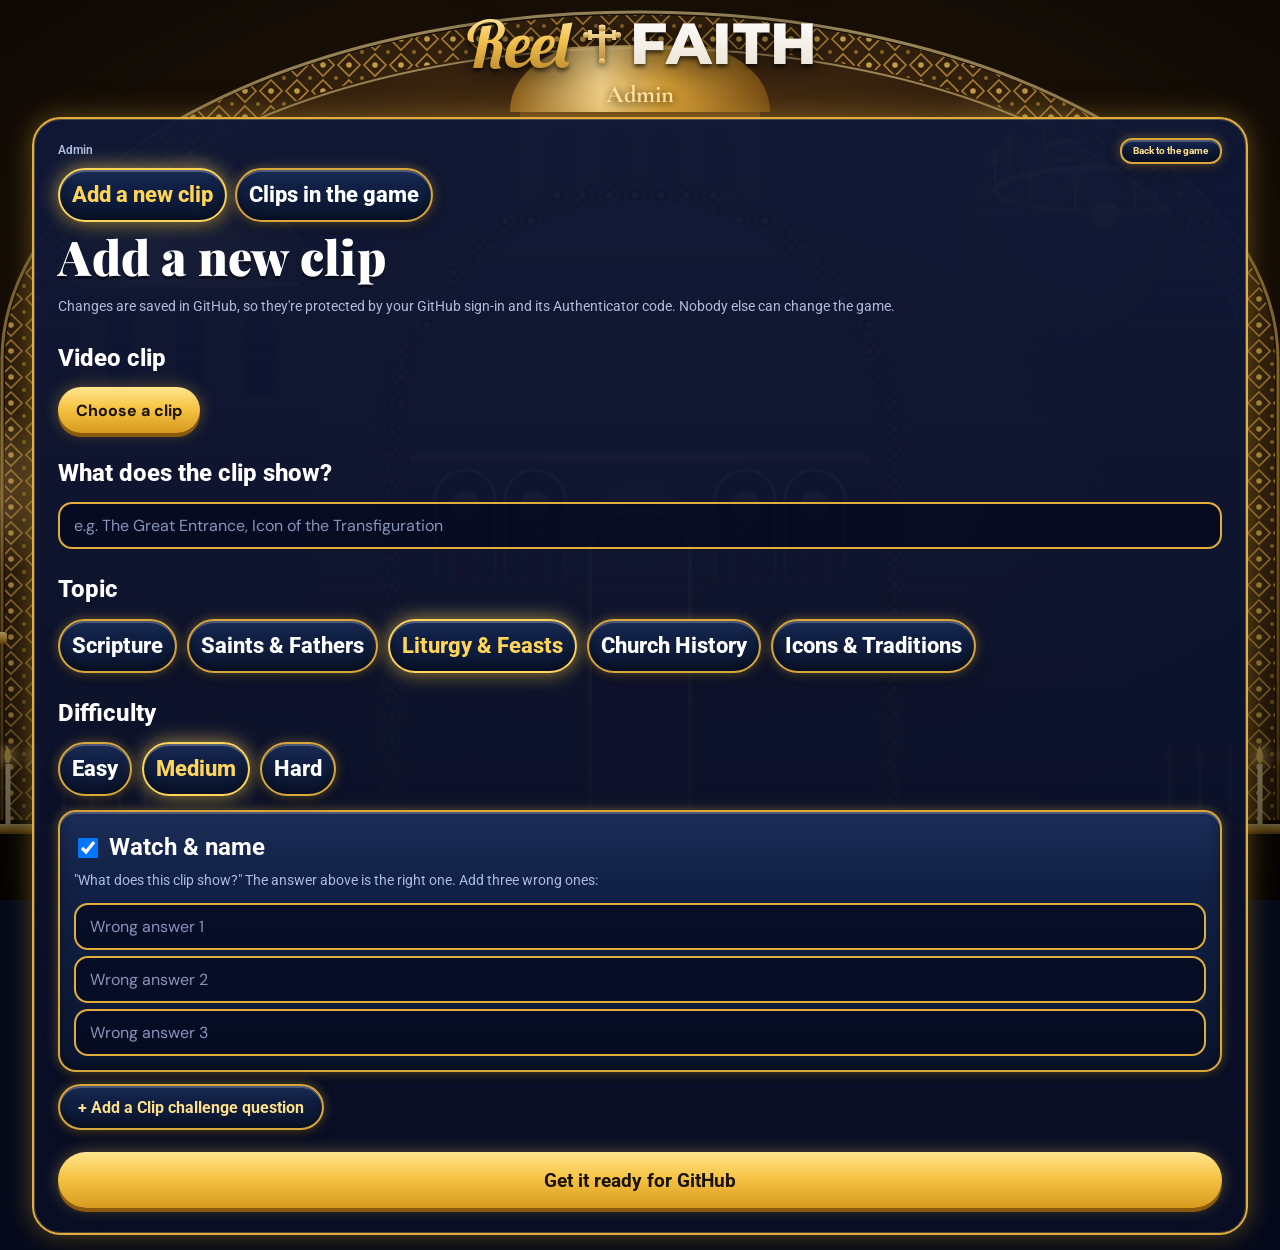
==== admin.html @ ae09ebfe "Reel Faith: Greek Orthodox trivia on the Reel Smart engine Built from the Reel Smart codebase (TV ho" ====
<!DOCTYPE html>
<html lang="en">
<head>
<meta charset="utf-8">
<meta name="viewport" content="width=device-width, initial-scale=1">
<meta name="robots" content="noindex">
<title>Reel Faith · Admin</title>
<link rel="preconnect" href="https://fonts.googleapis.com">
<link href="https://fonts.googleapis.com/css2?family=Lobster&family=Russo+One&family=Playfair+Display:wght@800;900&family=DM+Sans:wght@400;600;800&family=Roboto:wght@400;500;700;900&family=Montserrat:wght@600;700;800&family=Cormorant+Garamond:wght@600;700&display=swap" rel="stylesheet">
<style>.lg-words,.lg-art,.bg-wide{display:none}</style>
<link rel="stylesheet" href="css/style.css?v=1795660000">
</head>
<body>
<div class="bg photo faithbg" aria-hidden="true"></div>
<div class="wrap">
 <header class="marquee"><div class="bulbs" id="bulbs"></div>
  <h1 class="logo" aria-label="Reel Faith"><span class="lg-reel">Reel</span><svg class="lg-cross" viewBox="0 0 40 40" aria-hidden="true"><defs><linearGradient id="cg" x1="0" y1="0" x2="0" y2="1"><stop offset="0" stop-color="#ffe9a8"/><stop offset="1" stop-color="#b8862b"/></linearGradient></defs><path d="M17 1h6v9h7V6h4v10h-4v-2h-7v25h-6V14h-7v2H6V6h4v4h7z" fill="url(#cg)"/><circle cx="20" cy="4" r="3.5" fill="url(#cg)"/><circle cx="20" cy="37" r="3" fill="url(#cg)"/><circle cx="4" cy="11" r="3" fill="url(#cg)"/><circle cx="36" cy="11" r="3" fill="url(#cg)"/></svg><span class="lg-faith">FAITH</span></h1>
  <p>Admin</p></header>
 <section class="stage">
  <div class="meta"><span>Admin</span><a class="ghost exit btnlink" href="./">Back to the game</a></div>
  <div class="tabs" id="tabPick">
   <button type="button" class="pill" data-v="add" aria-pressed="true">Add a new clip</button>
   <button type="button" class="pill" data-v="have" aria-pressed="false">Clips in the game</button>
  </div>

  <div id="tab-add">
   <h2>Add a new clip</h2>
   <p class="lockmsg">Changes are saved in GitHub, so they're protected by your GitHub sign-in and its Authenticator code. Nobody else can change the game.</p>
   <label>Video clip</label>
   <div class="row"><label class="up" style="margin:0">Choose a clip<input type="file" accept="video/*" id="aFile"></label><span id="aFileName" class="status" style="margin:0"></span></div>
   <video id="aPrev" controls playsinline class="hide" style="width:100%;max-height:260px;background:#000;border-radius:10px;margin-top:10px"></video>
   <label for="aTitle">What does the clip show?</label>
   <input type="text" id="aTitle" maxlength="80" placeholder="e.g. The Great Entrance, Icon of the Transfiguration" style="width:100%">
   <label>Topic</label>
   <div class="row" id="aKind"><button type="button" class="pill" data-v="scripture" aria-pressed="false">Scripture</button><button type="button" class="pill" data-v="saints" aria-pressed="false">Saints &amp; Fathers</button><button type="button" class="pill" data-v="liturgy" aria-pressed="true">Liturgy &amp; Feasts</button><button type="button" class="pill" data-v="history" aria-pressed="false">Church History</button><button type="button" class="pill" data-v="icons" aria-pressed="false">Icons &amp; Traditions</button></div>
   <label>Difficulty</label>
   <div class="row" id="aLevel"><button type="button" class="pill" data-v="easy" aria-pressed="false">Easy</button><button type="button" class="pill" data-v="medium" aria-pressed="true">Medium</button><button type="button" class="pill" data-v="hard" aria-pressed="false">Hard</button></div>
   <div class="rcard"><label class="check" style="margin:0"><input type="checkbox" id="aScene" checked><b>Watch &amp; name</b></label>
    <div id="sceneFields"><div class="status" style="margin:0 0 6px">"What does this clip show?" The answer above is the right one. Add three wrong ones:</div>
    <input type="text" id="dis0" maxlength="80" placeholder="Wrong answer 1"><input type="text" id="dis1" maxlength="80" placeholder="Wrong answer 2"><input type="text" id="dis2" maxlength="80" placeholder="Wrong answer 3"></div></div>
   <div id="hardCards"></div>
   <button class="ghost" id="addHard" style="margin-top:12px">+ Add a Clip challenge question</button>
   <button class="start" id="build">Get it ready for GitHub</button>
   <p class="status" id="aStatus" aria-live="polite"></p>

   <div id="steps" class="hide">
    <h3>Three steps to publish it</h3>
    <div class="rcard"><h4>1. Upload the clip</h4>
     <p style="margin:0 0 8px">Name the file <b class="secret" id="fname"></b> and drop it into the <b>clips</b> folder on GitHub.</p>
     <a class="btnlink up" id="upLink" target="_blank" rel="noopener">Open the clips upload page</a></div>
    <div class="rcard"><h4>2. Add the questions</h4>
     <p style="margin:0 0 8px">Copy this and open <b>data/custom.json</b>. If the file is just <code>[]</code>, put this between the brackets. Otherwise type a comma after the last <code>}</code> and paste this before the final <code>]</code>.</p>
     <pre class="secret" id="json" style="white-space:pre-wrap;max-height:260px;overflow:auto"></pre>
     <div class="row"><button id="copy">Copy</button><a class="btnlink up ghost" id="editLink" target="_blank" rel="noopener">Open custom.json to edit</a></div></div>
    <div class="rcard"><h4>3. Commit</h4><p style="margin:0">Click <b>Commit changes</b> on GitHub. The site updates in about a minute.</p></div>
   </div>
  </div>

  <div id="tab-have" class="hide">
   <h2>Clips in the game</h2>
   <p>Built-in questions with a clip attached, plus clips you've added. To attach a clip to another built-in question, upload it to <b>clips</b> and add a line to <b>data/clips.json</b> (or just send it to Claude).</p>
   <div id="haveList" class="alist"><p class="note">Loading…</p></div>
  </div>
 </section>
</div>
<script type="module" src="js/admin.js?v=1795472675"></script>
</body>
</html>
---- css/style.css ----
/* VOICE: party night at an old movie palace, loud but tidy
   IDEA: a cinema marquee + admission ticket; each question is a ticket stub
   PICTURE: lit marquee header, faint Hollywood-hills premiere night behind
   COLOUR and TYPE: navy, steel blue, marquee gold; Limelight + DM Sans
   LAYOUT: phone = one column; TV (16:9) = marquee strip, stage left, scoreboard right */
:root{color-scheme:light dark;
 --bg:light-dark(#22374f,#142233);--bg2:light-dark(#1b2d42,#0e1a28);
 --ink:#fff;--gold:#f2c14e;--gold2:#a8801f;--card:#a9bfd6;
 --cink:#0d1b2c;--muted:#263f5c;--line:#86a2bf;
 --ok:#2fbf71;--bad:#e5484d;
 --LA:#f2c14e;--LB:#5fa8e8;--LC:#ef7b6b;--LD:#5cc9a0}
:root[data-theme=light]{color-scheme:light}:root[data-theme=dark]{color-scheme:dark}
*{box-sizing:border-box;min-width:0}
body{margin:0;min-height:100vh;color:var(--ink);font:16px/1.55 "DM Sans",system-ui,sans-serif;overflow-x:clip;
 background:repeating-linear-gradient(90deg,var(--bg) 0 38px,var(--bg2) 38px 44px,var(--bg) 44px 82px)}
.bg{position:fixed;inset:0;z-index:0;pointer-events:none;opacity:.5}
.bg svg{width:100%;height:100%;display:block}
.beams polygon{transform-box:fill-box;transform-origin:50% 100%;animation:sweep 9s ease-in-out infinite alternate}
.beams .b2{animation-duration:11s;animation-direction:alternate-reverse}.beams .b3{animation-duration:13s}
@keyframes sweep{from{transform:rotate(-7deg)}to{transform:rotate(7deg)}}
.wrap{position:relative;z-index:1;max-width:900px;margin:0 auto;padding:clamp(16px,3vw,36px) max(4vw,14px) 48px}
.marquee{position:relative;background:linear-gradient(#1f3a5c,#0b1a2d);border:6px solid var(--gold2);border-radius:18px;
 padding:26px 20px 22px;text-align:center;box-shadow:0 14px 0 rgba(0,0,0,.25),inset 0 0 0 3px #000}
.bulbs{position:absolute;inset:6px;pointer-events:none}
.bulbs i{position:absolute;width:10px;height:10px;border-radius:50%;background:#ffe9a8;box-shadow:0 0 8px 2px #ffcf4a;opacity:.35;animation:chase 1.2s infinite}
@keyframes chase{0%,40%{opacity:1}60%,100%{opacity:.3}}
.marquee h1{font:400 clamp(36px,8vw,64px)/1.05 Limelight,serif;margin:0;color:var(--gold);text-shadow:0 0 18px rgba(245,197,66,.55),0 3px 0 #6a4a08;text-wrap:balance}
.marquee p{margin:6px 0 0;color:#cfe3f7;font-weight:600}
.stage{margin-top:22px;background:var(--card);color:var(--cink);border-radius:16px;padding:clamp(18px,3.5vw,34px);box-shadow:0 18px 40px rgba(0,0,0,.35);position:relative}
.stage::before,.stage::after{content:"";position:absolute;top:60px;width:26px;height:26px;border-radius:50%;background:var(--bg2)}
.stage::before{left:-13px}.stage::after{right:-13px}
h2{font:400 clamp(26px,4.5vw,36px)/1.1 Limelight,serif;margin:0 0 14px;text-wrap:balance}
h3{font-size:17px;margin:22px 0 4px}
label{font-weight:600;display:block;margin:14px 0 6px}
.row{display:flex;flex-wrap:wrap;gap:10px;align-items:center}
input[type=text],input[type=search]{font:16px "DM Sans",sans-serif;padding:11px 14px;border-radius:10px;border:2px solid var(--muted);background:rgba(255,255,255,.35);color:var(--cink);min-height:46px;flex:1 1 160px}
button,.up{font:700 16px "DM Sans",sans-serif;min-height:46px;padding:10px 18px;border-radius:12px;border:0;cursor:pointer;color:#142131;background:var(--gold);box-shadow:0 4px 0 var(--gold2);display:inline-flex;align-items:center;justify-content:center;gap:6px}
button:active{transform:translateY(2px);box-shadow:0 2px 0 var(--gold2)}
button:focus-visible,input:focus-visible,.up:focus-within{outline:3px solid #fff;outline-offset:2px}
button:disabled{opacity:.55;cursor:default}
.ghost{background:transparent;color:var(--cink);border:2px solid var(--muted);box-shadow:none}
.pill{background:transparent;color:var(--cink);border:2px solid var(--muted);box-shadow:none;padding:8px 14px}
.pill[aria-pressed=true]{background:#1f3a5f;color:#fff;border-color:#1f3a5f}
.modes{display:grid;grid-template-columns:repeat(2,minmax(0,1fr));gap:10px}
.mode{flex-direction:column;align-items:flex-start;text-align:left;gap:2px;background:transparent;color:var(--cink);border:2px solid var(--muted);box-shadow:none;padding:12px 16px}
.mode small{font-weight:600;font-size:13px;color:var(--muted)}
.mode[aria-pressed=true]{background:#1f3a5f;color:#fff;border-color:#1f3a5f}.mode[aria-pressed=true] small{color:#cfe3f7}
.joinbar{display:flex;flex-wrap:wrap;gap:10px;align-items:center;justify-content:space-between;background:#1f3a5f;color:#fff;border-radius:12px;padding:12px 16px;margin-bottom:18px}
.joinbar strong{font-size:17px}
.chips{display:flex;flex-wrap:wrap;gap:8px;margin-top:10px}
.chip{display:inline-flex;align-items:center;gap:8px;background:#1f3a5f;color:#fff;border-radius:999px;padding:6px 6px 6px 14px;font-weight:600}
.chip button{min-height:30px;width:30px;padding:0;border-radius:50%;background:rgba(255,255,255,.2);color:#fff;box-shadow:none}
.chip.off{opacity:.5}
.start{margin-top:22px;width:100%;font-size:19px;min-height:56px}
.note{color:var(--muted);font-size:14px;margin:14px 0 0}
.meta{display:flex;justify-content:space-between;gap:10px;flex-wrap:wrap;color:var(--muted);font-weight:600;font-size:14px;align-items:center}
.turn{font:400 22px Limelight,serif;color:#1f3a5f;margin:4px 0 2px}
.cat{display:inline-block;font-size:13px;font-weight:800;padding:3px 10px;border-radius:6px;background:var(--gold);color:#142131}
.q{font-size:clamp(20px,3.4vw,26px);font-weight:800;line-height:1.3;margin:12px 0 6px;text-wrap:balance}
.emoji{font-size:clamp(44px,10vw,72px);letter-spacing:.1em;text-align:center;margin:8px 0}
.screen{margin:12px 0;background:#000;border-radius:12px;overflow:hidden;border:4px solid #111}
.screen video,.screen .ytwrap{display:block;width:100%;max-height:60vh;background:#000}
.timer{height:10px;background:rgba(13,27,44,.2);border-radius:6px;overflow:hidden;margin:12px 0 16px}
.timer div{height:100%;background:var(--gold);width:100%;transition:width .1s linear}
.opts{display:grid;grid-template-columns:repeat(2,minmax(0,1fr));gap:10px}
@media(max-width:600px){.opts{grid-template-columns:minmax(0,1fr)}}
.opt{text-align:left;justify-content:flex-start;background:rgba(255,255,255,.25);color:var(--cink);border:2px solid var(--muted);box-shadow:none;gap:12px;min-height:58px}
.opt b{flex:none;width:28px;height:28px;border-radius:50%;display:grid;place-items:center;background:var(--cink);color:#fff;font-size:14px}
.opt.tile{cursor:default}.opt.tile:active{transform:none}
.opt.tile b{color:#142131}
.L0 b,.pb.L0{background:var(--LA)}.L1 b,.pb.L1{background:var(--LB)}.L2 b,.pb.L2{background:var(--LC)}.L3 b,.pb.L3{background:var(--LD)}
.opt.right{background:var(--ok);border-color:var(--ok);color:#fff}
.opt.wrong{background:var(--bad);border-color:var(--bad);color:#fff}
.opt.dim{opacity:.45}
.result{margin-top:16px;font-weight:700;min-height:1.5em}
.next{margin-top:12px}
.board{margin-top:18px;display:flex;flex-wrap:wrap;gap:8px}
.score{flex:1 1 120px;background:#7d99b7;color:#0d1b2c;border-radius:12px;padding:8px 12px;display:flex;justify-content:space-between;gap:8px;font-weight:700}
.score.on{background:var(--gold);color:#142131}
.score.off{opacity:.55}
.score .tick{font-weight:800}
.score .gain{color:#0b6b3a}
.score span:last-child{font-variant-numeric:tabular-nums;white-space:nowrap}
.podium{list-style:none;padding:0;margin:0 0 18px}
.podium li{display:flex;justify-content:space-between;gap:12px;padding:12px 0;border-bottom:1px dashed var(--muted);font-size:18px;font-weight:700}
.podium li:first-child{font-size:24px}
.podium .n{font-variant-numeric:tabular-nums;white-space:nowrap}
.clipbar{display:flex;flex-wrap:wrap;gap:10px;align-items:center;justify-content:space-between;margin-top:18px;padding-top:16px;border-top:1px dashed var(--muted)}
.status{font-size:14px;color:var(--muted);margin:6px 0 0}
.status.warn{color:#8a1c1f;font-weight:700}
.cl{display:grid;grid-template-columns:minmax(0,1fr) auto;gap:10px 14px;align-items:center;padding:12px 0;border-bottom:1px solid var(--line)}
.cl .t{font-weight:700;line-height:1.3}
.cl .s{font-size:13px;color:var(--muted)}
.cl .s.has{color:#0b6b3a;font-weight:700}
.cl .acts{display:flex;gap:8px;flex-wrap:wrap;justify-content:flex-end}
.cl .acts button,.cl .up{min-height:44px;padding:8px 14px;font-size:15px}
.up input{position:absolute;width:1px;height:1px;opacity:0;pointer-events:none}
.up{position:relative}
.cl video{grid-column:1/-1;width:100%;max-height:240px;background:#000;border-radius:10px}
@media(max-width:600px){.cl{grid-template-columns:minmax(0,1fr)}.cl .acts{justify-content:flex-start}.modes{grid-template-columns:minmax(0,1fr)}}
.exit{min-height:40px;padding:6px 14px;font-size:14px}
.codebox{text-align:center;margin:6px 0 18px}
.code{font:400 clamp(56px,10vw,120px)/1 Limelight,serif;letter-spacing:.14em;color:#1f3a5f}
.howto{font-size:clamp(16px,1.4vw,22px);font-weight:600;text-align:center;margin:6px 0 0}
.lobbylist{display:flex;flex-wrap:wrap;gap:10px;justify-content:center;min-height:52px;margin:8px 0 6px}
.lobbylist .chip{font-size:clamp(16px,1.3vw,22px);padding:8px 18px}
/* phone controller */
.me{display:flex;justify-content:space-between;gap:10px;font-weight:800;font-size:18px}
.pmsg{font-size:22px;font-weight:800;text-align:center;margin:26px 0;text-wrap:balance}
.pmsg small{display:block;font-size:15px;font-weight:600;color:var(--muted);margin-top:8px}
.pgrid2{display:grid;grid-template-columns:minmax(0,1fr);gap:12px;margin-top:14px}
.pb{min-height:76px;font-size:19px;justify-content:flex-start;text-align:left;gap:14px;color:#142131;box-shadow:0 4px 0 rgba(0,0,0,.25)}
.pb i{font-style:normal;font-family:Limelight,serif;font-size:30px;flex:none;width:34px}
.pb.pick{outline:4px solid #0d1b2c;outline-offset:2px}
.pb.faded{opacity:.35}
.big{font-size:40px;font-weight:800;text-align:center;margin:10px 0}
.check{display:inline-flex;align-items:center;gap:8px;font-weight:600;margin:0 14px 0 0;min-height:44px}
.check input{width:20px;height:20px}
textarea{font:16px "DM Sans",sans-serif;padding:11px 14px;border-radius:10px;border:2px solid var(--muted);background:rgba(255,255,255,.35);color:var(--cink);width:100%;resize:vertical}
.rcard{background:rgba(255,255,255,.3);border:2px solid var(--line);border-radius:12px;padding:14px;margin-top:14px}
.rcard h4{margin:0 0 8px;font-size:16px}
.rcard input[type=text]{width:100%;margin-top:6px}
.oprow{display:flex;gap:8px;align-items:center;margin-top:6px}.oprow input[type=radio]{width:22px;height:22px;flex:none}
.alist .cl{grid-template-columns:minmax(0,1fr) auto}
.lockmsg{font-size:14px;color:var(--muted);display:flex;gap:8px;align-items:center;margin:0 0 14px}
.btnlink{text-decoration:none;display:inline-flex;align-items:center;justify-content:center;border-radius:12px;font-weight:700}
.setupnote{background:#fff3cd;color:#3b2f00;border-radius:12px;padding:12px 16px;margin-bottom:16px;font-size:15px}
.setupnote code{background:rgba(0,0,0,.08);padding:1px 5px;border-radius:4px}
.progress{height:10px;background:rgba(13,27,44,.2);border-radius:6px;overflow:hidden;margin-top:10px}.progress div{height:100%;width:0;background:var(--gold)}
.qrbox{display:flex;flex-wrap:wrap;gap:18px;align-items:center;margin:12px 0}
.qrbox .qr{background:#fff;padding:10px;border-radius:12px;line-height:0}.qrbox .qr svg{width:180px;height:180px}
.secret{font-family:ui-monospace,Menlo,monospace;font-size:15px;word-break:break-all;background:rgba(255,255,255,.4);padding:8px 10px;border-radius:8px}
input[type=email],input[type=password]{font:16px "DM Sans",sans-serif;padding:11px 14px;border-radius:10px;border:2px solid var(--muted);background:rgba(255,255,255,.35);color:var(--cink);min-height:46px;width:100%}
.tabs{display:flex;flex-wrap:wrap;gap:8px;margin:4px 0 8px}
.hide{display:none!important}
/* TV: wide 16:9 screens */
@media (min-width:1200px) and (min-aspect-ratio:3/2){
 .wrap{max-width:min(96vw,1840px);display:grid;grid-template-columns:minmax(0,1fr) clamp(240px,17vw,340px);grid-template-areas:"mq mq" "st bd";column-gap:24px;align-items:start;padding-top:18px}
 .marquee{grid-area:mq}.stage{grid-area:st}.board{grid-area:bd;flex-direction:column;margin-top:22px}
 body.ingame .marquee{padding:24px 40px}body.ingame .marquee h1{font-size:clamp(30px,2.4vw,46px)}body.ingame .marquee p{display:none}
 .pgrid{display:grid;grid-template-columns:minmax(0,1.55fr) minmax(0,1fr);gap:clamp(20px,2vw,40px);align-items:start}
 .q{font-size:clamp(28px,2.2vw,46px)}.turn{font-size:clamp(24px,1.7vw,34px)}.cat{font-size:clamp(14px,.9vw,19px)}
 .meta{font-size:clamp(14px,.9vw,19px)}
 .opts{grid-template-columns:minmax(0,1fr)}
 .opt{font-size:clamp(18px,1.35vw,28px);min-height:clamp(58px,7vh,96px)}
 .opt b{width:clamp(28px,2.1vw,44px);height:clamp(28px,2.1vw,44px);font-size:clamp(14px,1vw,20px)}
 .screen{margin-top:0}.screen video,.screen .ytwrap{max-height:calc(100vh - 260px)}
 .emoji{font-size:clamp(72px,8vw,150px)}
 .result{font-size:clamp(18px,1.3vw,28px)}
 .score{flex:none;font-size:clamp(16px,1.15vw,24px);padding:10px 14px}
 .timer{height:14px}
}
@media(prefers-reduced-motion:reduce){.bulbs i{animation:none;opacity:.9}.timer div{transition:none}.beams polygon{animation:none}}

/* ================= THEME: Hollywood premiere (navy + gold) ================= */
:root{--bg:#060c26;--bg2:#050a1e;--card:rgba(8,16,48,.9);--cink:#fff;--muted:#aebbe0;--line:rgba(240,190,80,.28);
 --gold:#f6c445;--gold2:#a87411;--goldline:#e3ad3c;--ok:#22b365;--bad:#d9434b}
body{background:#050a1e;color:#fff}
.bg{opacity:1}
.beams polygon{animation-duration:12s}
/* logo */
.marquee{background:none;border:0;box-shadow:none;padding:6px 10px 4px;position:relative;overflow:visible}
.bulbs{display:none}
.logo{margin:0;display:inline-grid;grid-template-columns:auto auto;grid-template-areas:"reel star" "smart smart";justify-items:center;align-items:end;line-height:.9;position:relative;z-index:1;filter:drop-shadow(0 6px 14px rgba(0,0,0,.55))}
.lg-reel{grid-area:reel;font:400 clamp(60px,15vw,118px)/.95 Lobster,"Brush Script MT",cursive;background:linear-gradient(180deg,#fff6c7 0%,#ffd45a 38%,#e39a1e 62%,#ffcf4d 100%);-webkit-background-clip:text;background-clip:text;color:transparent;-webkit-text-stroke:2px #7a4708;padding:0 .08em;transform:rotate(-6deg)}
.lg-star{grid-area:star;font-size:clamp(28px,6vw,48px);color:#ffd45a;align-self:start;margin-left:-.35em;text-shadow:0 0 14px rgba(255,212,90,.9)}
.lg-smart{grid-area:smart;font:400 clamp(52px,13vw,104px)/.9 "Russo One","Arial Black",sans-serif;letter-spacing:.02em;font-style:italic;transform:skewX(-8deg);margin-top:-.08em;background:linear-gradient(180deg,#ffffff 0%,#e9edf6 40%,#9aa6bd 55%,#f4f6fb 75%,#b9c2d4 100%);-webkit-background-clip:text;background-clip:text;color:transparent;-webkit-text-stroke:2px #14214d;padding:0 .1em .06em;border-bottom:6px solid transparent;border-image:linear-gradient(90deg,transparent,#f6c445 12%,#ffe08a 50%,#f6c445 88%,transparent) 1}
.marquee p{margin:8px 0 0;color:#dfe7ff;font-weight:600;letter-spacing:.02em;position:relative;z-index:1}
.lg-reelart{position:absolute;left:max(0px,calc(50% - 320px));top:20px;width:clamp(70px,16vw,130px);opacity:.95;filter:drop-shadow(0 6px 12px rgba(0,0,0,.6))}
.lg-clap{position:absolute;left:50%;top:-6px;width:clamp(90px,20vw,150px);transform:translateX(-62%);opacity:.9;filter:drop-shadow(0 6px 12px rgba(0,0,0,.6))}
@media(max-width:520px){.lg-reelart{left:-6px;top:30px}}
body.ingame .lg-reelart,body.ingame .lg-clap,body.ingame .marquee p{display:none}
body.ingame .lg-reel{font-size:clamp(40px,8vw,64px)}body.ingame .lg-smart{font-size:clamp(34px,7vw,56px)}body.ingame .lg-star{font-size:28px}
/* panels */
.stage{background:linear-gradient(180deg,rgba(12,24,66,.94),rgba(5,11,34,.94));border:2.5px solid var(--goldline);border-radius:28px;color:#fff;
 box-shadow:0 0 0 1px rgba(255,220,130,.25) inset,0 0 26px rgba(246,196,69,.35),0 22px 50px rgba(0,0,0,.55)}
.stage::before,.stage::after{display:none}
h2{color:#fff}h3{color:#ffe08a}
label{color:#e8eeff}
.note,.status,.meta{color:var(--muted)}
.status.warn{color:#ff9a9a}
/* question number pill */
#qnum{display:inline-block;color:#ffd45a;font-weight:800;font-size:clamp(15px,1.3vw,24px);padding:6px 18px;border:2px solid var(--goldline);border-radius:999px;background:linear-gradient(180deg,#121f4d,#070d2a);box-shadow:0 0 14px rgba(246,196,69,.35)}
.turn{color:#ffd45a;font-family:Lobster,cursive}
.cat{background:linear-gradient(180deg,#ffe08a,#e6a52a);color:#1a1205}
.q{color:#fff;text-shadow:0 2px 0 rgba(0,0,0,.35)}
/* buttons */
button,.up{color:#1a1205;background:linear-gradient(180deg,#ffe58f 0%,#f6c445 45%,#d79a1f 100%);box-shadow:0 4px 0 #8a5a0c,0 0 16px rgba(246,196,69,.35);border-radius:999px}
button:active{box-shadow:0 2px 0 #8a5a0c}
.ghost,.pill,.mode{background:rgba(6,12,38,.6);color:#ffe08a;border:2px solid var(--goldline);box-shadow:none}
.pill[aria-pressed=true],.mode[aria-pressed=true]{background:linear-gradient(180deg,#ffe58f,#e6a52a);color:#1a1205;border-color:#ffd45a}
.mode{border-radius:18px}.mode small{color:var(--muted)}.mode[aria-pressed=true] small{color:#4a3209}
button:focus-visible,input:focus-visible,.up:focus-within,a:focus-visible{outline:3px solid #9fd0ff;outline-offset:3px}
a{color:#ffd45a}
input[type=text],input[type=search],input[type=email],input[type=password],textarea{background:rgba(3,8,28,.7);color:#fff;border:2px solid var(--goldline);border-radius:14px}
input::placeholder,textarea::placeholder{color:#8794bb}
.joinbar{background:linear-gradient(180deg,rgba(28,48,120,.6),rgba(10,20,60,.6));border:2px solid var(--goldline);border-radius:20px;color:#fff}
.chip{background:rgba(6,12,38,.85);border:2px solid var(--goldline);color:#fff}
.chip button{background:rgba(255,255,255,.15);color:#fff;box-shadow:none}
/* answers (TV + one screen) */
.opt{background:linear-gradient(180deg,#132563 0%,#0a1440 55%,#070e30 100%);color:#fff;border:2.5px solid var(--goldline);border-radius:999px;box-shadow:0 0 12px rgba(246,196,69,.25),inset 0 1px 0 rgba(255,255,255,.15);font-weight:800;padding-left:10px}
.opt b,.opt.tile b{background:radial-gradient(circle at 50% 35%,#1a2a66,#060c2a);color:#ffd45a;border:2.5px solid #ffd45a;box-shadow:0 0 10px rgba(255,212,90,.5);font-size:1.05em}
.opt span{flex:1;text-align:left}
.opt:hover:not(:disabled):not(.tile){border-color:#ffe08a;box-shadow:0 0 20px rgba(246,196,69,.55)}
.opt.right{background:linear-gradient(180deg,#2bd27a,#13894a);border-color:#9dffc8;color:#fff}
.opt.wrong{background:linear-gradient(180deg,#ec5a62,#a3232b);border-color:#ffb3b7;color:#fff}
.opt.right b,.opt.wrong b{background:rgba(0,0,0,.25);color:#fff;border-color:#fff}
.timer{background:rgba(255,255,255,.12);border:1px solid rgba(246,196,69,.35)}
.timer div{background:linear-gradient(90deg,#ffe58f,#f6c445,#d79a1f)}
.result{color:#fff}
.screen{border:3px solid var(--goldline);border-radius:18px;box-shadow:0 0 22px rgba(246,196,69,.35)}
/* scoreboard */
.score{background:linear-gradient(180deg,rgba(18,34,90,.92),rgba(6,12,38,.92));color:#fff;border:2px solid var(--goldline);border-radius:999px;padding:8px 16px}
.score.on{background:linear-gradient(180deg,#ffe58f,#e6a52a);color:#1a1205}
.score .gain{color:#5ff0a4}
/* lobby + end */
.code{color:#ffd45a;text-shadow:0 0 22px rgba(255,212,90,.55);font-family:"Russo One",sans-serif;letter-spacing:.18em}
.howto{color:#e8eeff}
.podium li{border-bottom-color:rgba(246,196,69,.35);color:#fff}
.podium li:first-child{color:#ffd45a}
#winner{font-family:Lobster,cursive;color:#ffd45a;font-size:clamp(36px,5vw,64px)}
/* phone controller */
.pb,.pb.L0,.pb.L1,.pb.L2,.pb.L3{background:linear-gradient(180deg,#132563 0%,#0a1440 55%,#070e30 100%);color:#fff;border:2.5px solid var(--goldline);border-radius:999px;box-shadow:0 0 14px rgba(246,196,69,.3);min-height:78px;font-weight:800}
.pb i{width:46px;height:46px;flex:none;border-radius:50%;display:grid;place-items:center;font:400 26px "Russo One",sans-serif;color:#ffd45a;border:2.5px solid #ffd45a;background:radial-gradient(circle at 50% 35%,#1a2a66,#060c2a);box-shadow:0 0 10px rgba(255,212,90,.5)}
.pb.pick{outline:none;border-color:#fff;box-shadow:0 0 0 3px #ffd45a,0 0 24px rgba(255,212,90,.8)}
.me{color:#fff}.pmsg{color:#fff}.big{color:#ffd45a;font-family:Lobster,cursive;font-size:48px}
/* admin bits */
.rcard{background:rgba(255,255,255,.05);border:2px solid var(--line);border-radius:18px}
.secret{background:rgba(255,255,255,.08);color:#fff}
.cl{border-bottom-color:var(--line)}.cl .s.has{color:#5ff0a4}
.lockmsg{color:var(--muted)}
/* TV sizing for the new look */
@media (min-width:1200px) and (min-aspect-ratio:3/2){
 .marquee{padding:0}
 body.ingame .lg-reel{font-size:clamp(44px,3.4vw,72px)}body.ingame .lg-smart{font-size:clamp(38px,2.9vw,62px)}
 .opt{min-height:clamp(64px,8vh,104px)}
 .score{border-radius:18px}
}
.marquee h1.logo{text-shadow:none;color:inherit;font:inherit}
.logo span{text-shadow:none}
.lg-star{text-shadow:0 0 14px rgba(255,212,90,.9)}
.lg-smart{-webkit-text-stroke:2.5px #0d1a45;filter:drop-shadow(0 3px 0 #0b1236)}
.lg-reel{filter:drop-shadow(0 3px 0 #5a3205)}
.lg-clap{top:-30px;transform:translateX(-70%) rotate(-6deg);z-index:0}
@media(max-width:700px){.lg-clap{display:none}}
h2{font:400 clamp(24px,4vw,34px)/1.15 "Russo One","Arial Black",sans-serif;letter-spacing:.01em}
@media (min-width:1200px) and (min-aspect-ratio:3/2){
 #setup,#lobby,#join,#phone{grid-column:1/-1;width:100%;max-width:1280px;justify-self:center}
}

/* ===== Exact background artwork (img/background.jpg) ===== */
.bg.photo{position:fixed;inset:0;z-index:0;background:#060b25;overflow:hidden;opacity:1}
.bg.photo img{position:absolute;inset:0;width:100%;height:100%;display:block}
.bg-main{object-fit:cover;object-position:50% 0}
.bg-blur{display:none}
/* The logo is part of the artwork: keep the text for screen readers, leave room for the art. */
.marquee{height:max(55.3vw,31.1vh);padding:0;margin:0}
.marquee .logo,.marquee p{position:absolute;width:1px;height:1px;overflow:hidden;clip:rect(0 0 0 0);white-space:nowrap}
.wrap{padding-top:0}
.stage{margin-top:0}
/* Landscape screens (laptops, TVs): whole artwork centred, the same image blurred behind to fill the sides. */
@media (min-aspect-ratio:941/1672){
 .bg-main{object-fit:contain;object-position:50% 0}
 .bg-blur{display:block;object-fit:cover;filter:blur(30px) brightness(.65) saturate(1.2);transform:scale(1.12)}
 .marquee{height:31.1vh}
}
@media (min-width:1200px) and (min-aspect-ratio:3/2){
 .wrap{grid-template-areas:"mq mq" "st bd";padding-top:0}
 .screen video,.screen .ytwrap{max-height:calc(69vh - 170px)}
 .opt{min-height:clamp(56px,6.4vh,92px)}
 .board{margin-top:0}
}
@media (min-aspect-ratio:941/1672){
 .bg-main{-webkit-mask-image:linear-gradient(90deg,transparent 0,#000 14%,#000 86%,transparent 100%);mask-image:linear-gradient(90deg,transparent 0,#000 14%,#000 86%,transparent 100%)}
 .bg-blur{filter:blur(34px) brightness(.5) saturate(1.15)}
}
@media (min-width:1200px) and (min-aspect-ratio:3/2){.screen video,.screen .ytwrap{max-height:calc(69vh - 200px)}}
@media (min-aspect-ratio:941/1672){
 .bg.photo .bg-main{left:50%;width:calc(100vh * 941 / 1672);transform:translateX(-50%);object-fit:cover;object-position:50% 0;
  -webkit-mask-image:linear-gradient(90deg,transparent 0,#000 18%,#000 82%,transparent 100%);mask-image:linear-gradient(90deg,transparent 0,#000 18%,#000 82%,transparent 100%)}
}

/* ===== Style pass: glossy navy + gold (home mockup) ===== */
.marquee{height:max(59.4vw,33.4vh)}
@media (min-aspect-ratio:941/1672){.marquee{height:33.4vh}}
.stage{border-radius:34px;border-width:3px;padding:clamp(18px,4vw,36px);background:linear-gradient(180deg,rgba(13,25,70,.95),rgba(6,12,38,.96))}
/* glossy surface shared by cards, pills and answers */
.joinbar,.mode,.pill,.ghost,.opt,.pb,.score,.chip,.rcard{background:linear-gradient(180deg,#1d3584 0%,#10215d 38%,#0a1544 62%,#070f33 100%);border:2.5px solid #d9a63a;
 box-shadow:inset 0 2px 0 rgba(255,255,255,.22),inset 0 -6px 12px rgba(0,0,0,.35),0 0 12px rgba(246,196,69,.35),0 6px 14px rgba(0,0,0,.35)}
/* join card: centred like the mockup */
.joinbar{flex-direction:column;align-items:center;text-align:center;gap:14px;padding:clamp(18px,4vw,26px);border-radius:28px;margin-bottom:22px}
.joinbar strong{font-size:clamp(22px,5.4vw,30px);font-weight:800;color:#fff}
.joinbar button{min-width:min(100%,280px);min-height:58px;font-size:clamp(20px,4.8vw,26px);font-weight:800}
.jsub{font-size:14px;color:#dbe3ff}
/* serif headline */
h2,#setup h2{font:900 clamp(32px,7.6vw,48px)/1.1 "Playfair Display",Georgia,serif;color:#fff;text-shadow:0 3px 0 rgba(0,0,0,.45);letter-spacing:.005em}
/* mode cards */
.modes{grid-template-columns:minmax(0,1fr);gap:16px}
.mode{border-radius:30px;padding:16px 26px;gap:4px;color:#fff;min-height:auto}
.mode,.mode[aria-pressed=true]{background:linear-gradient(180deg,#1d3584 0%,#10215d 38%,#0a1544 62%,#070f33 100%)}
.mode{font-size:clamp(22px,5.2vw,30px);font-weight:800}
.mode small{font-size:clamp(15px,3.8vw,19px);font-weight:500;color:#e6ecff}
.mode[aria-pressed=true]{color:#ffd45a;border-color:#ffd45a;box-shadow:inset 0 2px 0 rgba(255,255,255,.25),inset 0 -6px 12px rgba(0,0,0,.35),0 0 22px rgba(255,212,90,.65),0 6px 14px rgba(0,0,0,.35)}
.mode[aria-pressed=true] small{color:#ffe7a6}
/* pills: category grid + question count */
label{font-size:clamp(18px,4.4vw,24px);font-weight:800;color:#fff;margin:22px 0 10px}
#catPick{display:grid;grid-template-columns:repeat(2,minmax(0,1fr));gap:12px}
.pill{color:#fff;border-radius:999px;min-height:54px;font-size:clamp(16px,4.2vw,22px);font-weight:800;justify-content:center;text-align:center;padding:8px 12px}
.pill[aria-pressed=true]{background:linear-gradient(180deg,#1d3584 0%,#10215d 38%,#0a1544 62%,#070f33 100%);color:#ffd45a;border-color:#ffd45a;
 box-shadow:inset 0 2px 0 rgba(255,255,255,.25),inset 0 -6px 12px rgba(0,0,0,.35),0 0 20px rgba(255,212,90,.65),0 6px 14px rgba(0,0,0,.35)}
#lenPick{display:grid;grid-template-columns:repeat(3,minmax(0,1fr));gap:12px}
.ghost{color:#ffe08a}
.exit{min-height:40px;font-size:15px}
/* answers keep their glossy look; letters stay gold-ringed */
.opt{background:linear-gradient(180deg,#1d3584 0%,#10215d 38%,#0a1544 62%,#070f33 100%)}
.opt.right{background:linear-gradient(180deg,#36de88,#13894a)}.opt.wrong{background:linear-gradient(180deg,#f0656c,#a3232b)}
.score.on{background:linear-gradient(180deg,#ffe58f,#e6a52a);color:#1a1205}
@media (min-width:900px){#catPick{grid-template-columns:repeat(3,minmax(0,1fr))}.modes{grid-template-columns:repeat(2,minmax(0,1fr))}}

/* ===== Match the home mockup exactly ===== */
body,button,input,textarea{font-family:Roboto,"DM Sans",system-ui,sans-serif}
.wrap{padding-left:max(5.5vw,16px);padding-right:max(5.5vw,16px)}
#setup.stage{padding:clamp(20px,6vw,40px) clamp(18px,6.5vw,42px) clamp(22px,6vw,40px);border-radius:clamp(28px,8vw,48px);border:3px solid #e2ad42;
 background:linear-gradient(180deg,rgba(10,20,58,.97) 0%,rgba(7,14,44,.97) 100%);box-shadow:0 0 0 1px rgba(255,226,150,.3) inset,0 0 30px rgba(246,196,69,.55),0 24px 50px rgba(0,0,0,.6)}
/* join card */
#setup .joinbar{border-radius:clamp(24px,7vw,40px);padding:clamp(18px,5vw,30px) 16px clamp(14px,4vw,22px);gap:clamp(12px,3.4vw,18px);margin-bottom:clamp(14px,4vw,24px)}
#setup .joinbar strong{font:700 clamp(22px,6vw,34px)/1.15 Roboto,sans-serif}
#setup .joinbar button{min-width:0;width:min(62%,340px);min-height:clamp(54px,14vw,72px);font:700 clamp(21px,5.8vw,32px)/1 Roboto,sans-serif;border-radius:22px;
 background:linear-gradient(180deg,#fff0a8 0%,#ffd45a 30%,#f3b632 62%,#e9a628 100%);box-shadow:inset 0 2px 0 rgba(255,255,255,.7),0 5px 0 #a8700f,0 0 22px rgba(255,200,70,.65)}
.jsub{font:400 clamp(12px,3.3vw,16px)/1.35 Roboto,sans-serif;color:#eef2ff}
/* heading */
#setup h2{font:900 clamp(34px,9.4vw,58px)/1.05 "Playfair Display",Georgia,serif;margin:0 0 clamp(12px,3.4vw,20px);text-shadow:0 3px 0 rgba(0,0,0,.5)}
/* mode cards: white titles like the mockup; the chosen one glows brighter */
#setup .modes{gap:clamp(14px,4vw,22px)}
#setup .mode{border-radius:clamp(26px,8vw,46px);padding:clamp(14px,3.6vw,22px) clamp(20px,5.8vw,36px);color:#fff;font:700 clamp(24px,6.6vw,38px)/1.15 Roboto,sans-serif}
#setup .mode small{font:400 clamp(16px,4.6vw,24px)/1.25 Roboto,sans-serif;color:#fff;margin-top:4px}
#setup .mode[aria-pressed=true]{color:#fff;border-color:#ffd45a;box-shadow:inset 0 2px 0 rgba(255,255,255,.25),inset 0 -6px 12px rgba(0,0,0,.35),0 0 26px rgba(255,212,90,.8),0 6px 14px rgba(0,0,0,.35)}
#setup .mode[aria-pressed=true] small{color:#fff}
/* labels + pills */
#setup label{font:700 clamp(20px,5.6vw,30px)/1.2 Roboto,sans-serif;margin:clamp(16px,4.6vw,26px) 0 clamp(10px,3vw,14px)}
#setup #catPick,#setup #lenPick{gap:clamp(10px,3vw,16px) clamp(12px,3.4vw,18px)}
#setup .pill{min-height:clamp(50px,13.5vw,70px);font:700 clamp(17px,4.9vw,27px)/1.1 Roboto,sans-serif;letter-spacing:-.01em;border-radius:999px;color:#fff}
#setup .pill[aria-pressed=true]{color:#ffd45a}
#setup #catPick .pill[data-v=hard]{font-size:clamp(14px,3.9vw,22px)}
#setup .start{border-radius:22px;font:700 clamp(20px,5.4vw,28px)/1 Roboto,sans-serif;min-height:clamp(56px,14vw,72px);
 background:linear-gradient(180deg,#fff0a8 0%,#ffd45a 30%,#f3b632 62%,#e9a628 100%);box-shadow:inset 0 2px 0 rgba(255,255,255,.7),0 5px 0 #a8700f,0 0 22px rgba(255,200,70,.6)}
@media (min-width:900px){#setup #catPick{grid-template-columns:repeat(3,minmax(0,1fr))}#setup .pill,#setup #catPick .pill[data-v=hard]{font-size:20px;min-height:58px}
 #setup .mode{font-size:28px}#setup .mode small{font-size:18px}#setup label{font-size:24px}#setup h2{font-size:48px}#setup .joinbar strong{font-size:28px}#setup .joinbar button{font-size:24px;width:320px;min-height:62px}.jsub{font-size:15px}}

/* ===== Proportions taken from the mockup (1449px wide → scaled to screen width) ===== */
@media (max-aspect-ratio:941/1672){
 .bg.photo .bg-main{height:auto;bottom:auto;object-fit:fill}
 .bg.photo .bg-blur{display:block;object-fit:cover;filter:blur(28px) brightness(.55);transform:scale(1.1)}
 .marquee{height:59.4vw}
}
.wrap{padding-left:min(6.3vw,60px);padding-right:min(6.3vw,60px)}
#setup.stage{padding:min(6.6vw,40px) min(6.6vw,42px) min(6vw,40px);border-radius:min(7vw,48px)}
#setup .joinbar{border-radius:min(6vw,40px);padding:min(4.4vw,30px) 12px min(3.6vw,22px);gap:min(3vw,18px);margin-bottom:min(3.6vw,24px)}
#setup .joinbar strong{font-size:min(5vw,30px)}
#setup .joinbar button{width:auto;padding:0 min(6.4vw,40px);min-height:min(9.4vw,62px);font-size:min(4.7vw,26px);border-radius:min(4vw,22px)}
.jsub{font-size:max(11px,min(2.6vw,15px))}
#setup h2{font-size:min(7.6vw,48px);margin:0 0 min(2.6vw,18px)}
#setup .modes{gap:min(3.2vw,20px)}
#setup .mode{border-radius:min(6.6vw,44px);padding:min(3vw,20px) min(5.4vw,34px);font-size:min(5vw,28px)}
#setup .mode small{font-size:min(3.6vw,19px);margin-top:2px}
#setup label{font-size:min(4.6vw,24px);margin:min(3.6vw,24px) 0 min(2.2vw,12px)}
#setup #catPick,#setup #lenPick{gap:min(2.6vw,14px) min(3.6vw,18px)}
#setup .pill{min-height:min(8.6vw,58px);font-size:min(4.3vw,20px);padding:4px 8px}
#setup #catPick .pill[data-v=hard]{font-size:min(3.3vw,18px)}
#setup .start{font-size:min(4.8vw,24px);min-height:min(11vw,62px);border-radius:min(4vw,22px)}
#setup .note,#setup .status{font-size:max(12px,min(3vw,15px))}
#setup.stage{padding:min(6vw,40px) min(6.8vw,42px) min(5.6vw,40px)}
#setup .joinbar{padding:min(3vw,26px) 10px min(2.4vw,18px);gap:min(2vw,14px);margin-bottom:min(2.2vw,20px)}
#setup .joinbar strong{font-size:min(4.4vw,28px)}
#setup .joinbar button{min-height:min(8.6vw,58px);font-size:min(4.4vw,24px)}
.jsub{font-size:max(10px,min(2.4vw,14px))}
#setup h2{font-size:min(7.4vw,46px);margin:0 0 min(1.8vw,14px)}
#setup .modes{gap:min(2.4vw,18px)}
#setup .mode{padding:min(2vw,16px) min(5vw,32px);font-size:min(4.5vw,26px);gap:1px}
#setup .mode small{font-size:min(3.25vw,18px);line-height:1.2}
#setup label{font-size:min(4.2vw,22px);margin:min(2.6vw,20px) 0 min(1.8vw,10px)}
#setup #catPick,#setup #lenPick{gap:min(2.2vw,12px) min(2.2vw,14px)}
#setup .pill{min-height:min(8vw,54px);font-size:min(3.75vw,20px);padding:2px 6px;white-space:nowrap}
#setup #catPick .pill[data-v=hard]{font-size:min(2.9vw,17px)}
@media (min-width:900px){#setup #catPick .pill[data-v=hard]{font-size:min(3.75vw,20px)}}

/* ===== TV / landscape scaling: everything sized from the screen height so 720p, 1080p and 4K look identical ===== */
@media (min-aspect-ratio:4/3) and (min-width:900px){
 :root{--u:min(1vh,.5625vw)}
 .wrap{max-width:none;width:min(94vw,calc(var(--u)*168));padding:0 0 calc(var(--u)*2);column-gap:calc(var(--u)*2.4);
  grid-template-columns:minmax(0,1fr) calc(var(--u)*30)}
 .marquee{height:calc(var(--u)*33.4)}
 .stage,#setup.stage{border-radius:calc(var(--u)*4);border-width:calc(var(--u)*.3);padding:calc(var(--u)*2.6) calc(var(--u)*3.4)}
 /* setup: two columns so it fits on one screen */
 #setup,#lobby,#join,#phone{max-width:calc(var(--u)*150)}
 #setup .joinbar{flex-direction:row;justify-content:center;flex-wrap:wrap;gap:calc(var(--u)*.6) calc(var(--u)*3);padding:calc(var(--u)*1.4) calc(var(--u)*3);border-radius:calc(var(--u)*3);margin-bottom:calc(var(--u)*1.6)}
 #setup .joinbar strong{font-size:calc(var(--u)*2.6)}
 #setup .joinbar button{order:3;min-height:calc(var(--u)*5);font-size:calc(var(--u)*2.3);padding:0 calc(var(--u)*3);border-radius:calc(var(--u)*2.2)}
 #setup .joinbar .jsub{order:2;font-size:calc(var(--u)*1.45)}#setup .joinbar .jsub br{display:none}
 #setup h2{font-size:calc(var(--u)*4.4);margin:0 0 calc(var(--u)*1.2)}
 .setgrid{display:grid;grid-template-columns:minmax(0,.9fr) minmax(0,1.3fr);gap:calc(var(--u)*3);align-items:start}
 #setup .modes{grid-template-columns:minmax(0,1fr);gap:calc(var(--u)*1.4)}
 #setup .mode{border-radius:calc(var(--u)*3);padding:calc(var(--u)*1.3) calc(var(--u)*2.6);font-size:calc(var(--u)*2.6)}
 #setup .mode small{font-size:calc(var(--u)*1.6)}
 #setup .setB label:first-child{margin-top:0}
 #setup label{font-size:calc(var(--u)*2.1);margin:calc(var(--u)*1.6) 0 calc(var(--u)*.9)}
 #setup #catPick{grid-template-columns:repeat(3,minmax(0,1fr))}
 #setup #catPick,#setup #lenPick{gap:calc(var(--u)*1) calc(var(--u)*1.2)}
 #setup .pill,#setup #catPick .pill[data-v=hard]{min-height:calc(var(--u)*4.8);font-size:calc(var(--u)*1.75)}
 #setup .start{min-height:calc(var(--u)*5.6);font-size:calc(var(--u)*2.3);margin-top:calc(var(--u)*1.8);border-radius:calc(var(--u)*2.2)}
 #setup .status,#setup .note{font-size:calc(var(--u)*1.35);margin-top:calc(var(--u)*.8)}
 #setup .exit,.exit{min-height:calc(var(--u)*3.6);font-size:calc(var(--u)*1.4);padding:0 calc(var(--u)*1.6)}
 #setup .row:last-child{margin-top:calc(var(--u)*.4)}
 .chip{font-size:calc(var(--u)*1.8)}
 #localPlayers input{min-height:calc(var(--u)*4.6);font-size:calc(var(--u)*1.7)}
 /* lobby */
 .code{font-size:calc(var(--u)*12)}
 .howto{font-size:calc(var(--u)*2.3)}
 .lobbylist .chip{font-size:calc(var(--u)*2.3);padding:calc(var(--u)*.8) calc(var(--u)*2)}
 #lobby .status,#lobby .note{font-size:calc(var(--u)*1.6)}
 #lobby .start{min-height:calc(var(--u)*6);font-size:calc(var(--u)*2.4);border-radius:calc(var(--u)*2.2)}
 .meta{font-size:calc(var(--u)*1.6)}
 /* in game: smaller artwork so clips get the room */
 body.ingame .marquee{height:calc(var(--u)*20)}
 body.ingame .bg.photo .bg-main{height:60vh;width:calc(60vh * 941 / 1672);
  -webkit-mask-image:radial-gradient(ellipse 62% 70% at 50% 34%,#000 62%,transparent 100%);mask-image:radial-gradient(ellipse 62% 70% at 50% 34%,#000 62%,transparent 100%)}
 #play.stage{padding:calc(var(--u)*2.2) calc(var(--u)*3)}
 .pgrid{grid-template-columns:minmax(0,1.6fr) minmax(0,1fr);gap:calc(var(--u)*3)}
 #qnum{font-size:calc(var(--u)*2);padding:calc(var(--u)*.5) calc(var(--u)*1.8);border-width:calc(var(--u)*.2)}
 .turn{font-size:calc(var(--u)*3.2);margin:calc(var(--u)*.6) 0 calc(var(--u)*.2)}
 .cat{font-size:calc(var(--u)*1.5);padding:calc(var(--u)*.3) calc(var(--u)*1)}
 .q{font-size:calc(var(--u)*4.2);margin:calc(var(--u)*1) 0}
 .emoji{font-size:calc(var(--u)*13)}
 .screen{margin:calc(var(--u)*.6) 0 0;border-radius:calc(var(--u)*1.8)}
 .screen video,.screen .ytwrap{max-height:calc(var(--u)*46)}
 .timer{height:calc(var(--u)*1.2);margin:0 0 calc(var(--u)*1.6)}
 .opts{gap:calc(var(--u)*1.3)}
 .opt{min-height:calc(var(--u)*7.6);font-size:calc(var(--u)*2.6);gap:calc(var(--u)*1.4);border-width:calc(var(--u)*.25)}
 .opt b{width:calc(var(--u)*5);height:calc(var(--u)*5);font-size:calc(var(--u)*2.4);border-width:calc(var(--u)*.25)}
 .result{font-size:calc(var(--u)*2.4);margin-top:calc(var(--u)*1.6)}
 #revealBtn,.next{min-height:calc(var(--u)*5.4);font-size:calc(var(--u)*2.2);padding:0 calc(var(--u)*2.6)}
 .board{gap:calc(var(--u)*1);margin-top:calc(var(--u)*0)}
 .score{font-size:calc(var(--u)*2.2);padding:calc(var(--u)*1.1) calc(var(--u)*1.8);border-radius:calc(var(--u)*2.4);border-width:calc(var(--u)*.2)}
 /* end */
 #winner{font-size:calc(var(--u)*6.4)}
 .podium li{font-size:calc(var(--u)*2.6);padding:calc(var(--u)*1.1) 0}.podium li:first-child{font-size:calc(var(--u)*3.4)}
 #end .row button{min-height:calc(var(--u)*5.4);font-size:calc(var(--u)*2.2);padding:0 calc(var(--u)*3)}
}

/* ===== Widescreen scene for TVs/laptops: full-width background + the sign artwork on top ===== */
.bg-wide,.lg-art{display:none}
@media (min-aspect-ratio:4/3) and (min-width:900px){
 .bg.photo .bg-main,.bg.photo .bg-blur{display:none}
 .bg.photo .bg-wide{display:block;object-fit:cover;object-position:50% 50%}
 .marquee{position:relative}
 .lg-art{display:block;position:absolute;left:50%;top:0;height:100%;width:auto;transform:translateX(-50%);
  -webkit-mask-image:radial-gradient(ellipse 50% 56% at 50% 46%,#000 70%,transparent 100%);mask-image:radial-gradient(ellipse 50% 56% at 50% 46%,#000 70%,transparent 100%)}
}
@media (min-aspect-ratio:4/3) and (min-width:900px){.screen video,.screen .ytwrap{max-height:calc(var(--u)*41)}}

/* ===== Setup markup: phone keeps its single column (join card, heading, modes, …) ===== */
#setup{display:flex;flex-direction:column}
.setgrid,.setA,.setB,.setfoot{display:contents}
.setA>*,.setB>*,.setfoot>*{order:3}
.setA>.joinbar{order:1}
#setup>h2{order:2}
.tvnote{display:none}

/* ===== TV: layout from the widescreen mockup ===== */
@media (min-aspect-ratio:4/3) and (min-width:900px){
 .bg.photo .bg-wide{display:block;object-fit:cover;object-position:50% 40%}
 /* one-line title: Reel★ SMART, tagline underneath */
 .lg-art{display:none!important}
 .marquee{height:calc(var(--u)*25);display:flex;flex-direction:column;align-items:center;justify-content:center;position:relative}
 .marquee::before{content:"";position:absolute;left:50%;top:48%;width:calc(var(--u)*92);height:calc(var(--u)*30);transform:translate(-50%,-50%);
  background:radial-gradient(ellipse at center,rgba(6,14,48,.85) 0%,rgba(6,14,48,.55) 45%,rgba(6,14,48,0) 72%);pointer-events:none}
 .marquee .logo{position:relative;width:auto;height:auto;clip:auto;overflow:visible;white-space:nowrap;
  display:flex;align-items:center;justify-content:center;gap:calc(var(--u)*1.4);filter:drop-shadow(0 calc(var(--u)*.6) calc(var(--u)*1.2) rgba(0,0,0,.6))}
 .lg-reel{font-size:calc(var(--u)*13.5);transform:rotate(-5deg) translateY(calc(var(--u)*-.6));-webkit-text-stroke:calc(var(--u)*.22) #7a4708;
  text-shadow:none;filter:drop-shadow(0 0 calc(var(--u)*1.4) rgba(255,190,60,.55)) drop-shadow(0 calc(var(--u)*.35) 0 #5a3205)}
 .lg-star{font-size:calc(var(--u)*5.6);margin:0 0 calc(var(--u)*5) calc(var(--u)*-2.6);align-self:center}
 .lg-smart{font-size:calc(var(--u)*11.5);margin:0;border:0;padding:0 .08em;-webkit-text-stroke:calc(var(--u)*.28) #0d1a45;
  filter:drop-shadow(0 calc(var(--u)*.4) 0 #0b1236) drop-shadow(0 0 calc(var(--u)*1) rgba(160,200,255,.35))}
 .marquee p{position:relative;width:auto;height:auto;clip:auto;overflow:visible;white-space:nowrap;margin:calc(var(--u)*.4) 0 0;
  padding-top:calc(var(--u)*.6);border-top:calc(var(--u)*.45) solid transparent;border-image:linear-gradient(90deg,transparent,#f6c445 15%,#ffe08a 50%,#f6c445 85%,transparent) 1;
  font:800 calc(var(--u)*3.2)/1.1 Roboto,sans-serif;color:#ffd45a;letter-spacing:.01em;text-shadow:0 0 calc(var(--u)*1.2) rgba(255,190,60,.6),0 calc(var(--u)*.25) 0 #6b3f08}
 body.ingame .marquee{height:calc(var(--u)*15)}
 body.ingame .marquee p{display:none}
 body.ingame .lg-reel{font-size:calc(var(--u)*8.4)}body.ingame .lg-smart{font-size:calc(var(--u)*7.2)}body.ingame .lg-star{font-size:calc(var(--u)*3.6);margin-bottom:calc(var(--u)*3)}
 body.ingame .marquee::before{width:calc(var(--u)*60);height:calc(var(--u)*18)}

 /* setup: two panels + footer row */
 .wrap{width:min(95vw,calc(var(--u)*172))}
 #setup.stage{display:grid;grid-column:1/-1;max-width:none;width:100%;justify-self:stretch;background:none;border:0;box-shadow:none;padding:0;border-radius:0}
 #setup>h2{display:none}
 .setgrid{display:grid;grid-template-columns:minmax(0,1fr) minmax(0,1fr);gap:calc(var(--u)*2.6);align-items:stretch}
 .setA,.setB{display:flex;flex-direction:column;border:calc(var(--u)*.35) solid #e2ad42;border-radius:calc(var(--u)*4.6);padding:calc(var(--u)*2.6) calc(var(--u)*3);
  background:linear-gradient(180deg,rgba(13,25,70,.96),rgba(6,12,38,.97));box-shadow:inset 0 0 0 1px rgba(255,226,150,.25),0 0 calc(var(--u)*2.6) rgba(246,196,69,.5),0 calc(var(--u)*2) calc(var(--u)*4) rgba(0,0,0,.55)}
 .setA>*,.setB>*{order:0}
 #setup .setA .joinbar{flex-direction:column;align-items:center;gap:calc(var(--u)*1.4);padding:calc(var(--u)*2) calc(var(--u)*2.4) calc(var(--u)*1.6);border-radius:calc(var(--u)*3.6);margin:0}
 #setup .setA .joinbar strong{font-size:calc(var(--u)*3.6)}
 #setup .setA .joinbar button{order:0;min-height:calc(var(--u)*6.4);font-size:calc(var(--u)*3.3);padding:0 calc(var(--u)*5);border-radius:calc(var(--u)*3)}
 #setup .setA .joinbar .jsub{order:0;font-size:calc(var(--u)*1.6)}
 #setup .setA .joinbar .jsub br{display:inline}
 #setup .modes{grid-template-columns:repeat(2,minmax(0,1fr));gap:calc(var(--u)*2);margin-top:calc(var(--u)*2)}
 #setup .mode{border-radius:calc(var(--u)*3.4);padding:calc(var(--u)*1.4) calc(var(--u)*2.4);font-size:calc(var(--u)*3.2)}
 #setup .mode small{font-size:calc(var(--u)*1.8)}
 #setup .setB label{color:#ffd45a;font-size:calc(var(--u)*3.2);margin:0 0 calc(var(--u)*1.2);text-shadow:0 0 calc(var(--u)*.8) rgba(255,190,60,.45)}
 #setup .setB label#lenLabel{margin-top:calc(var(--u)*2.2)}
 #setup #catPick{grid-template-columns:repeat(2,minmax(0,1fr));gap:calc(var(--u)*1.3) calc(var(--u)*2)}
 #setup #catPick .pill,#setup #catPick .pill[data-v=hard]{min-height:calc(var(--u)*6);font-size:calc(var(--u)*2.6);white-space:nowrap}
 #setup #lenPick{grid-template-columns:repeat(3,calc(var(--u)*10));gap:calc(var(--u)*1.6)}
 #setup #lenPick .pill{min-height:calc(var(--u)*5);font-size:calc(var(--u)*2.5);border-radius:calc(var(--u)*2)}
 #localPlayers label{color:#ffd45a;font-size:calc(var(--u)*2.4);margin:calc(var(--u)*1.6) 0 calc(var(--u)*.8)}
 .setfoot{display:grid;grid-template-columns:minmax(0,1fr) calc(var(--u)*58) minmax(0,1fr);align-items:center;gap:calc(var(--u)*3);margin-top:calc(var(--u)*2.4)}
 .setfoot>*{order:0}
 #setup .setfoot .start{grid-column:2;grid-row:1;margin:0;min-height:calc(var(--u)*8);font-size:calc(var(--u)*3.8);border-radius:calc(var(--u)*4)}
 .setfoot .tvnote{display:block;grid-column:1;grid-row:1;font:400 calc(var(--u)*1.55)/1.4 Roboto,sans-serif;color:#f1e3b4}
 .setfoot .tvnote p{margin:0}
 #setup .setfoot #clipCount,#setup .setfoot #modeNote{display:none}
 #setup .setfoot #setupWarn{grid-column:2;grid-row:2;text-align:center;margin:0}
 #setup .setfoot .row{grid-column:3;grid-row:1;justify-content:flex-end;margin:0}
 #setup .setfoot .row .exit{min-height:calc(var(--u)*5.6);font-size:calc(var(--u)*2.4);padding:0 calc(var(--u)*3);border-radius:999px}
}
@media (min-aspect-ratio:4/3) and (min-width:900px){
 #setup .setA>.joinbar{order:0}
 .setgrid{min-height:calc(var(--u)*52)}
 .setA,.setB{justify-content:space-between;padding:calc(var(--u)*3) calc(var(--u)*3.2)}
 #setup .setA .joinbar{padding:calc(var(--u)*2.6) calc(var(--u)*2.4) calc(var(--u)*2)}
 #setup .mode{padding:calc(var(--u)*1.8) calc(var(--u)*2.6)}
 #setup #catPick{gap:calc(var(--u)*1.8) calc(var(--u)*2)}
 #setup #catPick .pill,#setup #catPick .pill[data-v=hard]{min-height:calc(var(--u)*6.6)}
 #setup .setB label#lenLabel{margin-top:0}
 .setB .setBq{margin-top:auto}
}
.setBq{display:contents}
@media (min-aspect-ratio:4/3) and (min-width:900px){.setB .setBq{display:block}}
.setBq>*{order:3}
@media (min-aspect-ratio:4/3) and (min-width:900px){
 .setBq>*{order:0}
 .marquee{height:calc(var(--u)*27)}
 .setgrid{min-height:calc(var(--u)*50)}
 .setA{justify-content:flex-start;gap:calc(var(--u)*2.2)}
 #setup .setA .joinbar{flex:1;justify-content:center}
 #setup .modes{margin-top:0}
 #setup .mode{padding:calc(var(--u)*2.2) calc(var(--u)*2.6)}
 .setB{justify-content:flex-start}
 #setup #catPick{gap:calc(var(--u)*2) calc(var(--u)*2)}
 #setup #catPick .pill,#setup #catPick .pill[data-v=hard]{min-height:calc(var(--u)*7)}
 .setB .setBq{margin-top:auto;padding-top:calc(var(--u)*2)}
}

/* ===== TV title: the original artwork, Reel and SMART on one line (img/logo-tv.jpg) ===== */
@media (min-aspect-ratio:4/3) and (min-width:900px){
 .marquee{height:calc(var(--u)*30)}
 .marquee::before{display:none}
 .marquee .logo,.marquee p{position:absolute!important;width:1px!important;height:1px!important;overflow:hidden!important;clip:rect(0 0 0 0)!important;border:0!important;padding:0!important;margin:0!important}
 .lg-art{display:block!important;position:absolute;left:50%;top:0;height:100%;width:auto;transform:translateX(-50%);
  -webkit-mask-image:radial-gradient(ellipse 52% 56% at 50% 48%,#000 74%,transparent 100%);mask-image:radial-gradient(ellipse 52% 56% at 50% 48%,#000 74%,transparent 100%)}
 body.ingame .marquee{height:calc(var(--u)*17)}
 .setgrid{min-height:calc(var(--u)*48)}
}
@media (min-aspect-ratio:4/3) and (min-width:900px){
 .marquee{height:calc(var(--u)*37)}
 .lg-art{-webkit-mask-image:radial-gradient(ellipse 58% 62% at 50% 47%,#000 78%,transparent 100%);mask-image:radial-gradient(ellipse 58% 62% at 50% 47%,#000 78%,transparent 100%)}
 .setgrid{min-height:calc(var(--u)*44)}
 .setA,.setB{padding:calc(var(--u)*2.4) calc(var(--u)*3)}
 .setA{gap:calc(var(--u)*1.8)}
 #setup .setA .joinbar{padding:calc(var(--u)*1.8) calc(var(--u)*2.4) calc(var(--u)*1.5)}
 #setup .mode{padding:calc(var(--u)*1.7) calc(var(--u)*2.6)}
 #setup #catPick{gap:calc(var(--u)*1.6) calc(var(--u)*2)}
 #setup #catPick .pill,#setup #catPick .pill[data-v=hard]{min-height:calc(var(--u)*6.2)}
 .setfoot{margin-top:calc(var(--u)*1.8)}
 #setup .setfoot .start{min-height:calc(var(--u)*7.4)}
 body.ingame .marquee{height:calc(var(--u)*19)}
}
@media (min-aspect-ratio:4/3) and (min-width:900px){
 /* wider title artwork: show more of its width */
 .lg-art{-webkit-mask-image:radial-gradient(ellipse 60% 64% at 50% 47%,#000 80%,transparent 100%);mask-image:radial-gradient(ellipse 60% 64% at 50% 47%,#000 80%,transparent 100%)}
 /* join card: heading sits near the top */
 #setup .setA .joinbar{justify-content:flex-start;padding-top:calc(var(--u)*1.6);gap:calc(var(--u)*2)}
 /* selected options: unmistakable */
 #setup .pill[aria-pressed=true]{background:linear-gradient(180deg,#fff1b0 0%,#ffd45a 35%,#f0b030 70%,#d8961c 100%);color:#10204f;border-color:#fff3c4;
  box-shadow:inset 0 2px 0 rgba(255,255,255,.7),0 0 0 calc(var(--u)*.25) rgba(255,212,90,.55),0 0 calc(var(--u)*3) rgba(255,200,70,.85)}
 #setup .mode{position:relative}
 #setup .mode[aria-pressed=true]{background:linear-gradient(180deg,#2c51c2 0%,#183a9a 45%,#0f2468 100%);color:#ffd45a;border-color:#ffe08a;border-width:calc(var(--u)*.4);
  box-shadow:inset 0 0 calc(var(--u)*2) rgba(255,212,90,.35),0 0 0 calc(var(--u)*.25) rgba(255,212,90,.5),0 0 calc(var(--u)*3.2) rgba(255,200,70,.85)}
 #setup .mode[aria-pressed=true] small{color:#fff}
 #setup .mode[aria-pressed=true]::after{content:"✓";position:absolute;top:calc(var(--u)*1.2);right:calc(var(--u)*1.6);width:calc(var(--u)*3.4);height:calc(var(--u)*3.4);border-radius:50%;
  display:grid;place-items:center;font:900 calc(var(--u)*2)/1 Roboto,sans-serif;color:#10204f;background:linear-gradient(180deg,#fff1b0,#f0b030);box-shadow:0 0 calc(var(--u)*1.4) rgba(255,200,70,.8)}
}

/* ===== Darker navy, sampled from Al's mockups ===== */
:root{--navy-gloss:linear-gradient(180deg,#1c2d58 0%,#112146 28%,#0e1c3b 62%,#0a1530 100%)}
.joinbar,.mode,.pill,.ghost,.opt,.pb,.score,.chip,.rcard,
#setup .mode,#setup .pill,.mode[aria-pressed=true]{background:var(--navy-gloss)}
.pill[aria-pressed=true]{background:var(--navy-gloss)}
.opt,.pb,.pb.L0,.pb.L1,.pb.L2,.pb.L3{background:var(--navy-gloss)}
.stage,#setup.stage{background:linear-gradient(180deg,rgba(16,24,54,.97),rgba(9,14,36,.97))}
@media (min-aspect-ratio:4/3) and (min-width:900px){
 .setA,.setB{background:linear-gradient(180deg,rgba(18,27,60,.97),rgba(10,15,38,.97))}
 #setup .pill[aria-pressed=true]{background:linear-gradient(180deg,#fff1b0 0%,#ffd45a 35%,#f0b030 70%,#d8961c 100%)}
 #setup .mode[aria-pressed=true]{background:linear-gradient(180deg,#22386f 0%,#172b5a 45%,#0e1c3f 100%)}
}
.opt.right{background:linear-gradient(180deg,#36de88,#13894a)}.opt.wrong{background:linear-gradient(180deg,#f0656c,#a3232b)}
.score.on{background:linear-gradient(180deg,#ffe58f,#e6a52a)}
@media (min-aspect-ratio:4/3) and (min-width:900px){#setup.stage{background:none;box-shadow:none;border:0}}

/* ===== TV title: words twice as large, laid over the original frame ===== */
.lg-words{display:none}
@media (min-aspect-ratio:4/3) and (min-width:900px){
 .lg-words{display:block;position:absolute;left:50%;top:44%;width:calc(var(--u)*136);height:auto;transform:translate(-50%,-50%);z-index:2;pointer-events:none}
 body.ingame .lg-words{width:calc(var(--u)*70)}
}
/* selected mode card: gold text (phone and TV) */
#setup .mode[aria-pressed=true],#setup .mode[aria-pressed=true] small{color:#ffd45a}
#setup .mode[aria-pressed=true] small{color:#ffe08a}
#setup h2{font-size:min(6vw,38px)}

/* ===== TV lobby: bigger labels, Start button styled like Open the lobby ===== */
@media (min-aspect-ratio:4/3) and (min-width:900px){
 #lobby .meta{font-size:calc(var(--u)*2.6);color:#ffd45a;font-weight:800}
 #lobby .meta>span{font:900 calc(var(--u)*3.2)/1 "Playfair Display",Georgia,serif;color:#ffd45a;text-shadow:0 0 calc(var(--u)*.8) rgba(255,190,60,.45)}
 #lobby .exit,#play .exit{min-height:calc(var(--u)*5);font-size:calc(var(--u)*2.2);padding:0 calc(var(--u)*2.8);border-width:calc(var(--u)*.25)}
 #lobby .codebox .note{font-size:calc(var(--u)*2.2);color:#e8eeff}
 #lobby #lobbyNote{font-size:calc(var(--u)*2.6);color:#fff;font-weight:600;margin:calc(var(--u)*1.2) 0}
 #lobby .start{display:block;width:calc(var(--u)*58);max-width:100%;margin:calc(var(--u)*1.8) auto 0;min-height:calc(var(--u)*8);font:700 calc(var(--u)*3.8)/1 Roboto,sans-serif;border-radius:calc(var(--u)*4);
  background:linear-gradient(180deg,#fff0a8 0%,#ffd45a 30%,#f3b632 62%,#e9a628 100%);box-shadow:inset 0 2px 0 rgba(255,255,255,.7),0 calc(var(--u)*.5) 0 #a8700f,0 0 calc(var(--u)*2.6) rgba(255,200,70,.65)}
 #lobby .start:disabled{opacity:.6;filter:saturate(.7)}
}

/* ===== Language picker ===== */
.sr{position:absolute;width:1px;height:1px;overflow:hidden;clip:rect(0 0 0 0)}
.langwrap{margin:0!important;display:inline-flex}
#langPick{appearance:none;-webkit-appearance:none;font:700 15px Roboto,sans-serif;color:#ffe08a;min-height:40px;padding:0 34px 0 16px;border-radius:999px;cursor:pointer;
 border:2.5px solid #d9a63a;background:url("data:image/svg+xml,%3Csvg xmlns='http://www.w3.org/2000/svg' width='12' height='8'%3E%3Cpath d='M1 1l5 5 5-5' stroke='%23ffd45a' stroke-width='2' fill='none'/%3E%3C/svg%3E") no-repeat right 13px center,var(--navy-gloss)}
#langPick option{color:#111;background:#fff}
#setup .pill{white-space:normal;line-height:1.1}
@media (min-aspect-ratio:4/3) and (min-width:900px){
 #setup .setfoot .row{gap:calc(var(--u)*1.4)}
 #langPick{min-height:calc(var(--u)*5.6);font-size:calc(var(--u)*2.2);padding:0 calc(var(--u)*4.4) 0 calc(var(--u)*2.2);background-position:right calc(var(--u)*1.6) center,0 0}
}
@media (min-aspect-ratio:4/3) and (min-width:900px){#setup .mode{padding-right:calc(var(--u)*5.6)}}
/* language button opposite Admin */
.footrow{justify-content:space-between!important}
@media (min-aspect-ratio:4/3) and (min-width:900px){
 .setfoot{grid-template-columns:calc(var(--u)*24) minmax(0,1fr) calc(var(--u)*58) minmax(0,1fr) calc(var(--u)*20)}
 .setfoot .footrow{display:contents}
 .setfoot .langwrap{grid-column:1;grid-row:1;justify-self:start}
 .setfoot .tvnote{grid-column:2;grid-row:1}
 #setup .setfoot .start{grid-column:3}
 #setup .setfoot #setupWarn{grid-column:3}
 .setfoot .footrow>a{grid-column:5;grid-row:1;justify-self:end}
}
/* lobby: QR code + larger join address */
.codebox{display:flex;align-items:center;justify-content:center;gap:clamp(16px,3vw,48px);flex-wrap:wrap}
.codeinfo{flex:1 1 280px;min-width:0}
.qrwrap{display:flex;flex-direction:column;align-items:center;gap:6px}
.qr{width:clamp(150px,42vw,220px);aspect-ratio:1;background:#fff;border-radius:14px;padding:8px;box-shadow:0 0 0 3px #ffd45a,0 0 24px rgba(255,212,90,.35)}
.qr svg{display:block;width:100%;height:100%}
.qrcap{font-weight:800;color:#ffd45a;font-size:clamp(14px,1.3vw,20px)}
.howto .joinurl{display:block;font-size:1.7em;line-height:1.15;color:#ffd45a;margin:.25em 0;word-break:break-all;letter-spacing:.01em}
@media (min-aspect-ratio:4/3) and (min-width:900px){
 .codebox{flex-wrap:nowrap;gap:calc(var(--u)*5)}
 .qr{width:calc(var(--u)*30);border-radius:calc(var(--u)*1.6);padding:calc(var(--u)*1);box-shadow:0 0 0 calc(var(--u)*.35) #ffd45a,0 0 calc(var(--u)*3) rgba(255,212,90,.35)}
 .qrcap{font-size:calc(var(--u)*2.4)}
 .howto{font-size:calc(var(--u)*2.6)}
 .howto .joinurl{font-size:calc(var(--u)*5);word-break:normal;overflow-wrap:anywhere}
}
.howto .howline{display:block}
@media (min-aspect-ratio:4/3) and (min-width:900px){ .qr{width:calc(var(--u)*34)} }
@media not all and (min-aspect-ratio:4/3) and (min-width:900px){ .howto .joinurl{font-size:clamp(18px,5.6vw,30px);word-break:normal;overflow-wrap:anywhere} }
/* music on/off */
.footR{display:flex;gap:10px;align-items:center}
.mutebtn{display:inline-flex;align-items:center;justify-content:center;padding:0 12px;min-width:44px}
.mutebtn .mi{display:inline-flex}
.mutebtn[aria-pressed="true"]{opacity:.75}
@media (min-aspect-ratio:4/3) and (min-width:900px){
 .setfoot .footR{grid-column:5;grid-row:1;justify-self:end;gap:calc(var(--u)*1)}
 .mutebtn{min-width:calc(var(--u)*5);padding:0 calc(var(--u)*1.2)}
}
/* YouTube clips: same frame as video files */
.screen .ytwrap{width:100%;aspect-ratio:16/9;background:#000}
.screen .ytwrap iframe,.screen .ytwrap>div{display:block;width:100%;height:100%;border:0}
.screen .ytwrap.hide,.screen video.hide{display:none}
/* Category: Movies | TV side by side, Everything full width below */
#setup #catPick,#catPick{grid-template-columns:repeat(2,minmax(0,1fr))!important}
#catPick .pill-wide{grid-column:1/-1}
#setup #catPick .pill.pill-wide{font-size:clamp(20px,5.8vw,30px);min-height:clamp(62px,17vw,86px)}
@media (min-width:900px){#setup #catPick .pill.pill-wide{font-size:24px;min-height:76px}}
@media (min-aspect-ratio:4/3) and (min-width:900px){#setup #catPick .pill.pill-wide{font-size:calc(var(--u)*3.3);min-height:calc(var(--u)*9.5)}}

/* ===== Difficulty picker (Easy / Medium / Hard / Mixed), under the categories ===== */
#lvlPick{display:grid;grid-template-columns:repeat(4,minmax(0,1fr));gap:clamp(6px,2vw,14px)}
#setup #lvlPick .pill{font-size:clamp(13px,3.7vw,22px);min-height:clamp(38px,10vw,60px);padding:2px 4px;white-space:nowrap;letter-spacing:-.01em}
@media (min-width:900px){#setup #lvlPick .pill{font-size:19px;min-height:52px}}
@media (min-aspect-ratio:4/3) and (min-width:900px){
 #setup .setB label#lvlLabel{margin-top:calc(var(--u)*2)}
 #setup #lvlPick{gap:calc(var(--u)*1.6)}
 #setup #lvlPick .pill{min-height:calc(var(--u)*5.4);font-size:calc(var(--u)*2.4);border-radius:999px}
 #setup #catPick .pill.pill-wide{min-height:calc(var(--u)*7);font-size:calc(var(--u)*3)}
}

/* ===== Reel Faith: candlelit church background and a text title (Reel ✝ FAITH) =====
   Overrides the Reel Smart artwork rules above, which relied on painted logo images. */
.bg.photo.faithbg{background:#140d06 url(../img/church.svg) 50% 40%/cover no-repeat}
.bg.photo.faithbg img{display:none!important}
.marquee,body.ingame .marquee{height:auto!important;padding:clamp(10px,2.4vw,22px) 10px clamp(6px,1.4vw,14px)!important;display:flex;flex-direction:column;align-items:center;justify-content:center}
.marquee::before{display:none!important}
.marquee .logo,.marquee p{position:relative!important;width:auto!important;height:auto!important;clip:auto!important;overflow:visible!important;white-space:nowrap}
.marquee h1.logo{display:flex!important;align-items:center;justify-content:center;gap:.12em;line-height:1;margin:0;font-size:clamp(46px,11vw,92px);filter:drop-shadow(0 4px 14px rgba(0,0,0,.6))}
.marquee .lg-reel{font:400 1em/1 Lobster,cursive!important;transform:none!important;margin:0!important;-webkit-text-stroke:0!important;
 background:linear-gradient(#ffe9a8,#f2c14e 45%,#b8862b);-webkit-background-clip:text;background-clip:text;-webkit-text-fill-color:transparent;filter:drop-shadow(0 3px 2px rgba(0,0,0,.6))}
.marquee .lg-faith{font:800 .9em/1 Montserrat,sans-serif;letter-spacing:.01em;background:linear-gradient(#fff,#e9e2d2);-webkit-background-clip:text;background-clip:text;-webkit-text-fill-color:transparent;filter:drop-shadow(0 3px 2px rgba(0,0,0,.6))}
.marquee .lg-cross{width:.62em;height:.62em;flex:none;filter:drop-shadow(0 2px 3px rgba(0,0,0,.6))}
.marquee p{display:block!important;margin:4px 0 0!important;font:700 clamp(20px,4.6vw,34px)/1.2 "Cormorant Garamond",serif!important;color:#ffe39a!important;text-shadow:0 2px 10px rgba(0,0,0,.85)!important;letter-spacing:0!important}
body.ingame .marquee h1.logo{font-size:clamp(34px,6vw,58px)}
body.ingame .marquee p{display:none!important}
#catPick{grid-template-columns:repeat(2,minmax(0,1fr))!important}
#setup #catPick .pill{white-space:normal!important;line-height:1.1;font-size:clamp(14px,4vw,22px)}
@media (min-aspect-ratio:4/3) and (min-width:900px){
 .marquee,body.ingame .marquee{padding:calc(var(--u)*1.6) 0 calc(var(--u)*1)!important}
 .marquee h1.logo{font-size:calc(var(--u)*9)}
 .marquee p{font-size:calc(var(--u)*3.4)!important}
 body.ingame .marquee h1.logo{font-size:calc(var(--u)*6)}
 #setup #catPick{gap:calc(var(--u)*1.3) calc(var(--u)*2)!important}
 #setup #catPick .pill{min-height:calc(var(--u)*5.6)!important;font-size:calc(var(--u)*2.4)!important}
}
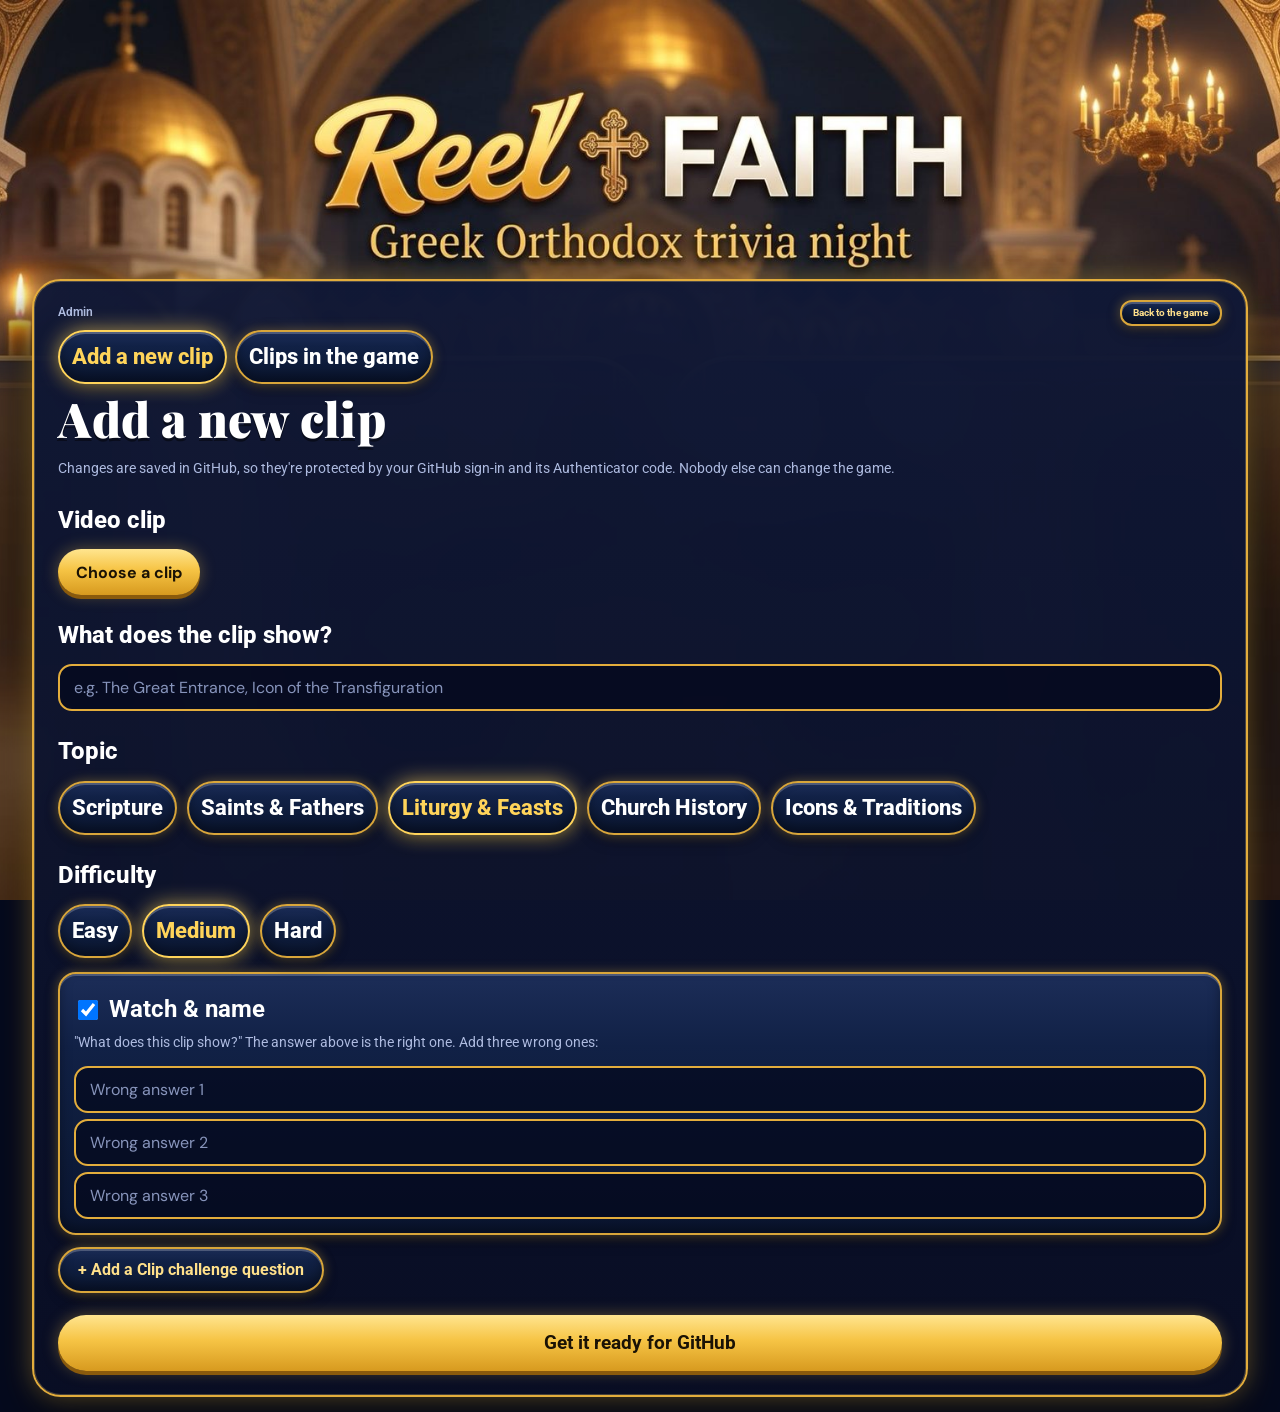
==== commit 847e96c1: "Use Al's Reel Faith artwork as the background The start screen and Admin show the artwork sharp at t" ====
--- a/admin.html
+++ b/admin.html
@@ -8,7 +8,7 @@
 <link rel="preconnect" href="https://fonts.googleapis.com">
 <link href="https://fonts.googleapis.com/css2?family=Lobster&family=Russo+One&family=Playfair+Display:wght@800;900&family=DM+Sans:wght@400;600;800&family=Roboto:wght@400;500;700;900&family=Montserrat:wght@600;700;800&family=Cormorant+Garamond:wght@600;700&display=swap" rel="stylesheet">
 <style>.lg-words,.lg-art,.bg-wide{display:none}</style>
-<link rel="stylesheet" href="css/style.css?v=1795660000">
+<link rel="stylesheet" href="css/style.css?v=1795670000">
 </head>
 <body>
 <div class="bg photo faithbg" aria-hidden="true"></div>
--- a/css/style.css
+++ b/css/style.css
@@ -703,7 +703,10 @@
 
 /* ===== Reel Faith: candlelit church background and a text title (Reel ✝ FAITH) =====
    Overrides the Reel Smart artwork rules above, which relied on painted logo images. */
-.bg.photo.faithbg{background:#140d06 url(../img/church.svg) 50% 40%/cover no-repeat}
+.bg.photo.faithbg{background:#120a04 url(../img/faith-blur.jpg) 50% 30%/cover no-repeat}
+/* TV start screen: the full artwork, sharp at the top (its own Reel ✝ FAITH title), blurring into the menus below */
+.bg.photo.faithbg::before{content:"";position:absolute;inset:0;display:none;background:url(../img/faith-tv.jpg) 50% 0/cover no-repeat;
+ -webkit-mask-image:linear-gradient(#000 0,#000 33%,transparent 44%);mask-image:linear-gradient(#000 0,#000 33%,transparent 44%)}
 .bg.photo.faithbg img{display:none!important}
 .marquee,body.ingame .marquee{height:auto!important;padding:clamp(10px,2.4vw,22px) 10px clamp(6px,1.4vw,14px)!important;display:flex;flex-direction:column;align-items:center;justify-content:center}
 .marquee::before{display:none!important}
@@ -726,3 +729,14 @@
  #setup #catPick{gap:calc(var(--u)*1.3) calc(var(--u)*2)!important}
  #setup #catPick .pill{min-height:calc(var(--u)*5.6)!important;font-size:calc(var(--u)*2.4)!important}
 }
+/* Phones and portrait screens: the top of the artwork (domes, title, chandelier), scaled so the title fills the width */
+body:not(.ingame){--bh:clamp(420px,108vw,1000px)}
+body:not(.ingame) .bg.photo.faithbg::before{display:block;background-size:auto var(--bh);
+ -webkit-mask-image:linear-gradient(#000 0,#000 calc(var(--bh)*.3),transparent calc(var(--bh)*.39));mask-image:linear-gradient(#000 0,#000 calc(var(--bh)*.3),transparent calc(var(--bh)*.39))}
+body:not(.ingame) .marquee{height:calc(var(--bh)*.31)!important;padding:0!important}
+body:not(.ingame) .marquee h1.logo,body:not(.ingame) .marquee p{position:absolute!important;width:1px!important;height:1px!important;overflow:hidden!important;clip:rect(0 0 0 0)!important;margin:0!important}
+@media (min-aspect-ratio:4/3) and (min-width:900px){
+ body:not(.ingame) .bg.photo.faithbg::before{display:block;background-size:cover;-webkit-mask-image:linear-gradient(#000 0,#000 33%,transparent 44%);mask-image:linear-gradient(#000 0,#000 33%,transparent 44%)}
+ body:not(.ingame) .marquee{height:max(31vh,17.3vw)!important;padding:0!important}
+ body:not(.ingame) .marquee h1.logo,body:not(.ingame) .marquee p{position:absolute!important;width:1px!important;height:1px!important;overflow:hidden!important;clip:rect(0 0 0 0)!important;margin:0!important}
+}
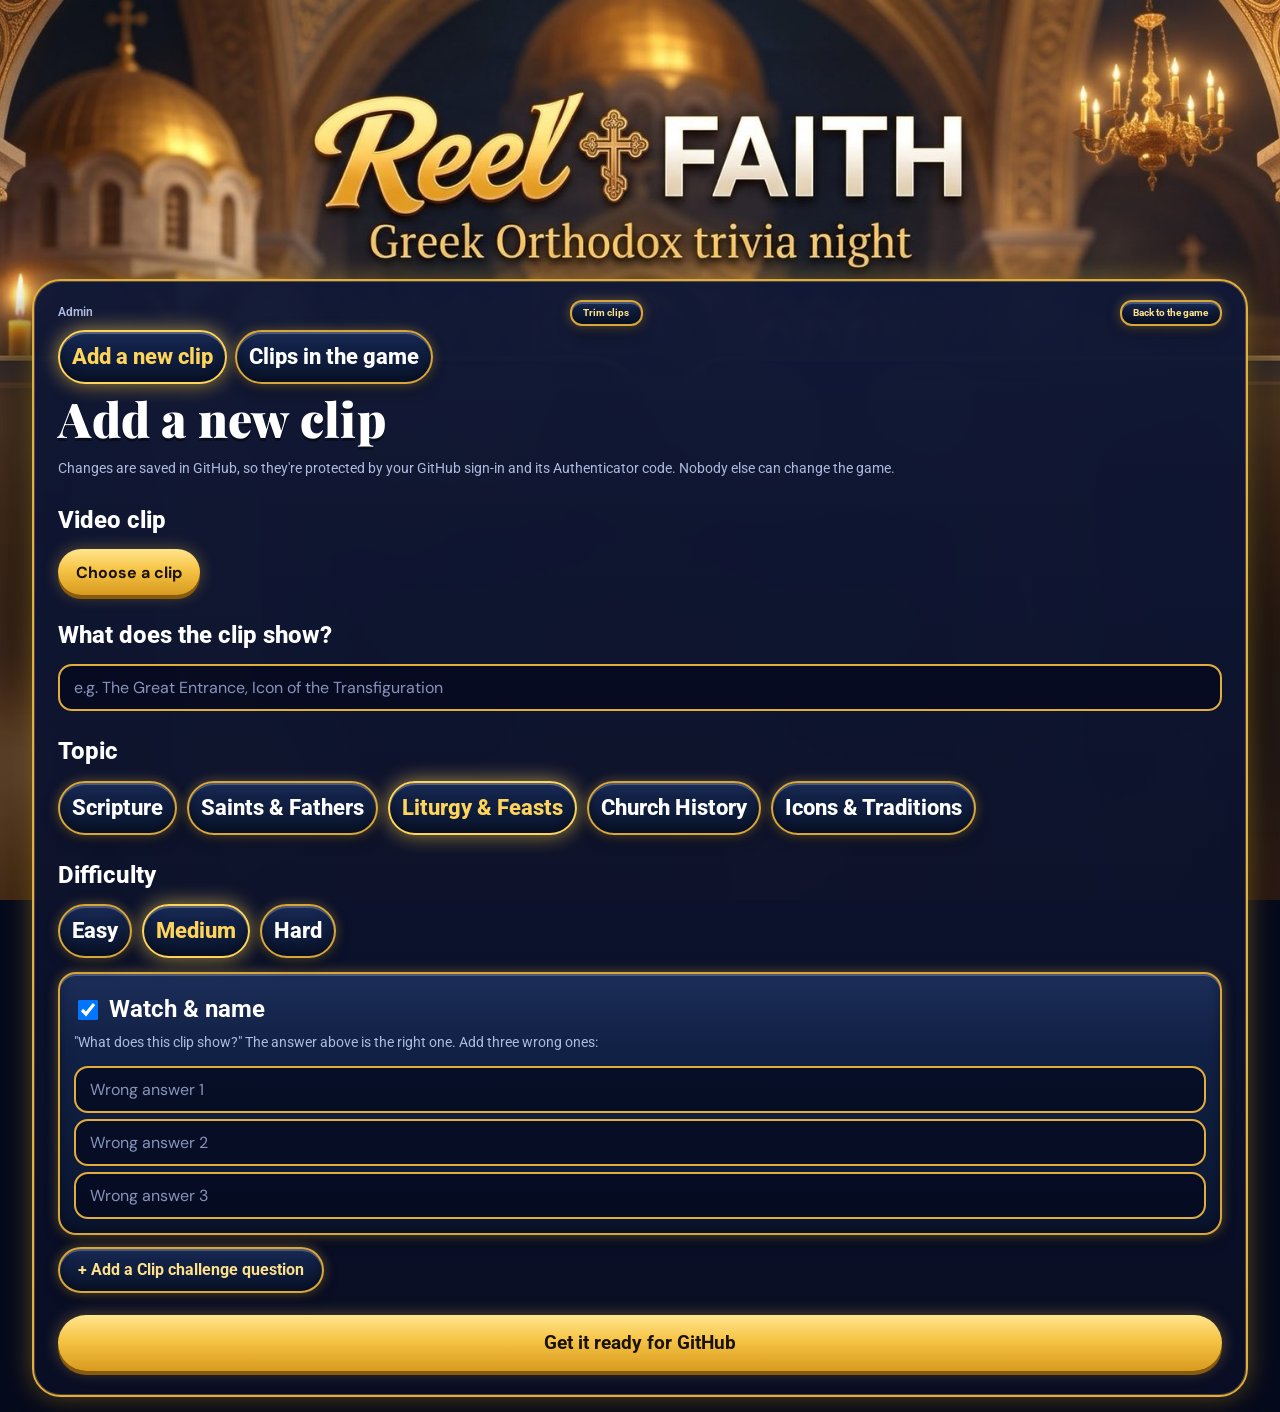
==== commit 7ec18075: "Clips play for at most 60 seconds; add Trim clips page - Every YouTube clip now stops after 60 s (or" ====
--- a/admin.html
+++ b/admin.html
@@ -8,7 +8,7 @@
 <link rel="preconnect" href="https://fonts.googleapis.com">
 <link href="https://fonts.googleapis.com/css2?family=Lobster&family=Russo+One&family=Playfair+Display:wght@800;900&family=DM+Sans:wght@400;600;800&family=Roboto:wght@400;500;700;900&family=Montserrat:wght@600;700;800&family=Cormorant+Garamond:wght@600;700&display=swap" rel="stylesheet">
 <style>.lg-words,.lg-art,.bg-wide{display:none}</style>
-<link rel="stylesheet" href="css/style.css?v=1795670000">
+<link rel="stylesheet" href="css/style.css?v=1795700000">
 </head>
 <body>
 <div class="bg photo faithbg" aria-hidden="true"></div>
@@ -17,7 +17,7 @@
   <h1 class="logo" aria-label="Reel Faith"><span class="lg-reel">Reel</span><svg class="lg-cross" viewBox="0 0 40 40" aria-hidden="true"><defs><linearGradient id="cg" x1="0" y1="0" x2="0" y2="1"><stop offset="0" stop-color="#ffe9a8"/><stop offset="1" stop-color="#b8862b"/></linearGradient></defs><path d="M17 1h6v9h7V6h4v10h-4v-2h-7v25h-6V14h-7v2H6V6h4v4h7z" fill="url(#cg)"/><circle cx="20" cy="4" r="3.5" fill="url(#cg)"/><circle cx="20" cy="37" r="3" fill="url(#cg)"/><circle cx="4" cy="11" r="3" fill="url(#cg)"/><circle cx="36" cy="11" r="3" fill="url(#cg)"/></svg><span class="lg-faith">FAITH</span></h1>
   <p>Admin</p></header>
  <section class="stage">
-  <div class="meta"><span>Admin</span><a class="ghost exit btnlink" href="./">Back to the game</a></div>
+  <div class="meta"><span>Admin</span><a class="ghost exit btnlink" href="trim.html">Trim clips</a><a class="ghost exit btnlink" href="./">Back to the game</a></div>
   <div class="tabs" id="tabPick">
    <button type="button" class="pill" data-v="add" aria-pressed="true">Add a new clip</button>
    <button type="button" class="pill" data-v="have" aria-pressed="false">Clips in the game</button>
--- a/css/style.css
+++ b/css/style.css
@@ -740,3 +740,27 @@
  body:not(.ingame) .marquee{height:max(31vh,17.3vw)!important;padding:0!important}
  body:not(.ingame) .marquee h1.logo,body:not(.ingame) .marquee p{position:absolute!important;width:1px!important;height:1px!important;overflow:hidden!important;clip:rect(0 0 0 0)!important;margin:0!important}
 }
+
+/* ===== Question pictures (icons and photos) ===== */
+.pic{margin:12px 0 0;display:grid;justify-items:start;gap:6px}
+.pic img{display:block;max-width:100%;max-height:32vh;width:auto;height:auto;border:3px solid #e2ad42;border-radius:12px;background:#0a0703;box-shadow:0 0 22px rgba(246,196,69,.35)}
+.pic figcaption{font-size:12px;line-height:1.3;color:#d8c9a3;max-width:60ch}
+@media (min-aspect-ratio:4/3) and (min-width:900px){
+ .pic img{max-height:calc(100vh - var(--u)*50)}
+ .pic figcaption{font-size:calc(var(--u)*1.4)}
+}
+
+/* "That clip wouldn't play" note on the TV */
+#play .clipnote{margin:0 0 .6em;padding:.45em .9em;border-radius:12px;background:rgba(0,0,0,.35);color:#ffd77a;font-weight:600;text-align:center}
+
+
+/* Pop-up over the top of a clip that's waiting for a tap (usually an ad). It lets taps through to the video. */
+.ytwrap{position:relative}
+.cliphint{position:absolute;left:50%;top:6%;transform:translateX(-50%);z-index:5;pointer-events:none;width:max-content;max-width:88%;
+ display:flex;flex-direction:column;align-items:center;gap:.25em;text-align:center;padding:.6em 1.2em;border-radius:18px;
+ background:rgba(8,8,16,.85);border:3px solid #f5c04a;box-shadow:0 0 24px rgba(245,192,74,.55);color:#fff;animation:clipPulse 1.6s ease-in-out infinite}
+.cliphint b,.cliphint span{display:block}
+.cliphint b{font:800 clamp(18px,2.6vw,40px)/1.15 system-ui,sans-serif;color:#ffd77a}
+.cliphint span{font:600 clamp(13px,1.4vw,22px)/1.3 system-ui,sans-serif;opacity:.92}
+.cliphint.hide{display:none}
+@keyframes clipPulse{0%,100%{transform:translateX(-50%) scale(1)}50%{transform:translateX(-50%) scale(1.04)}}
